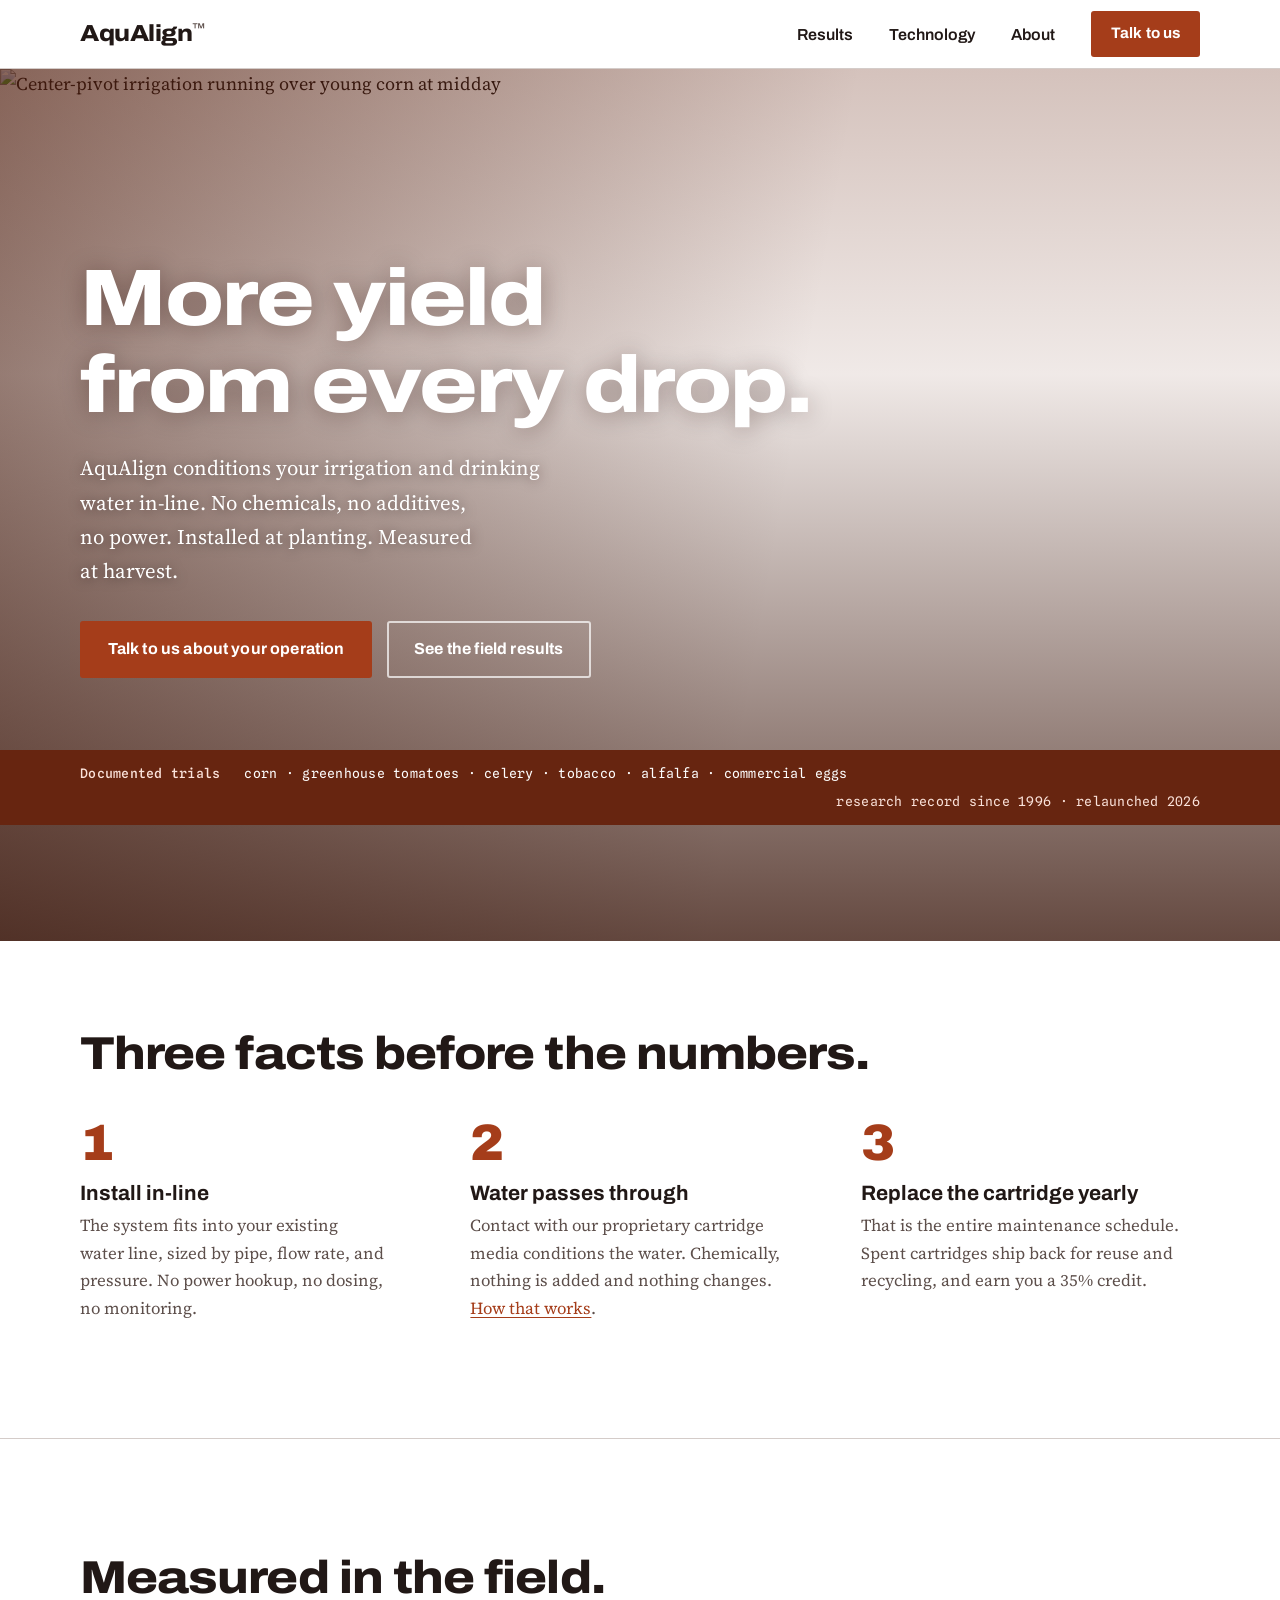
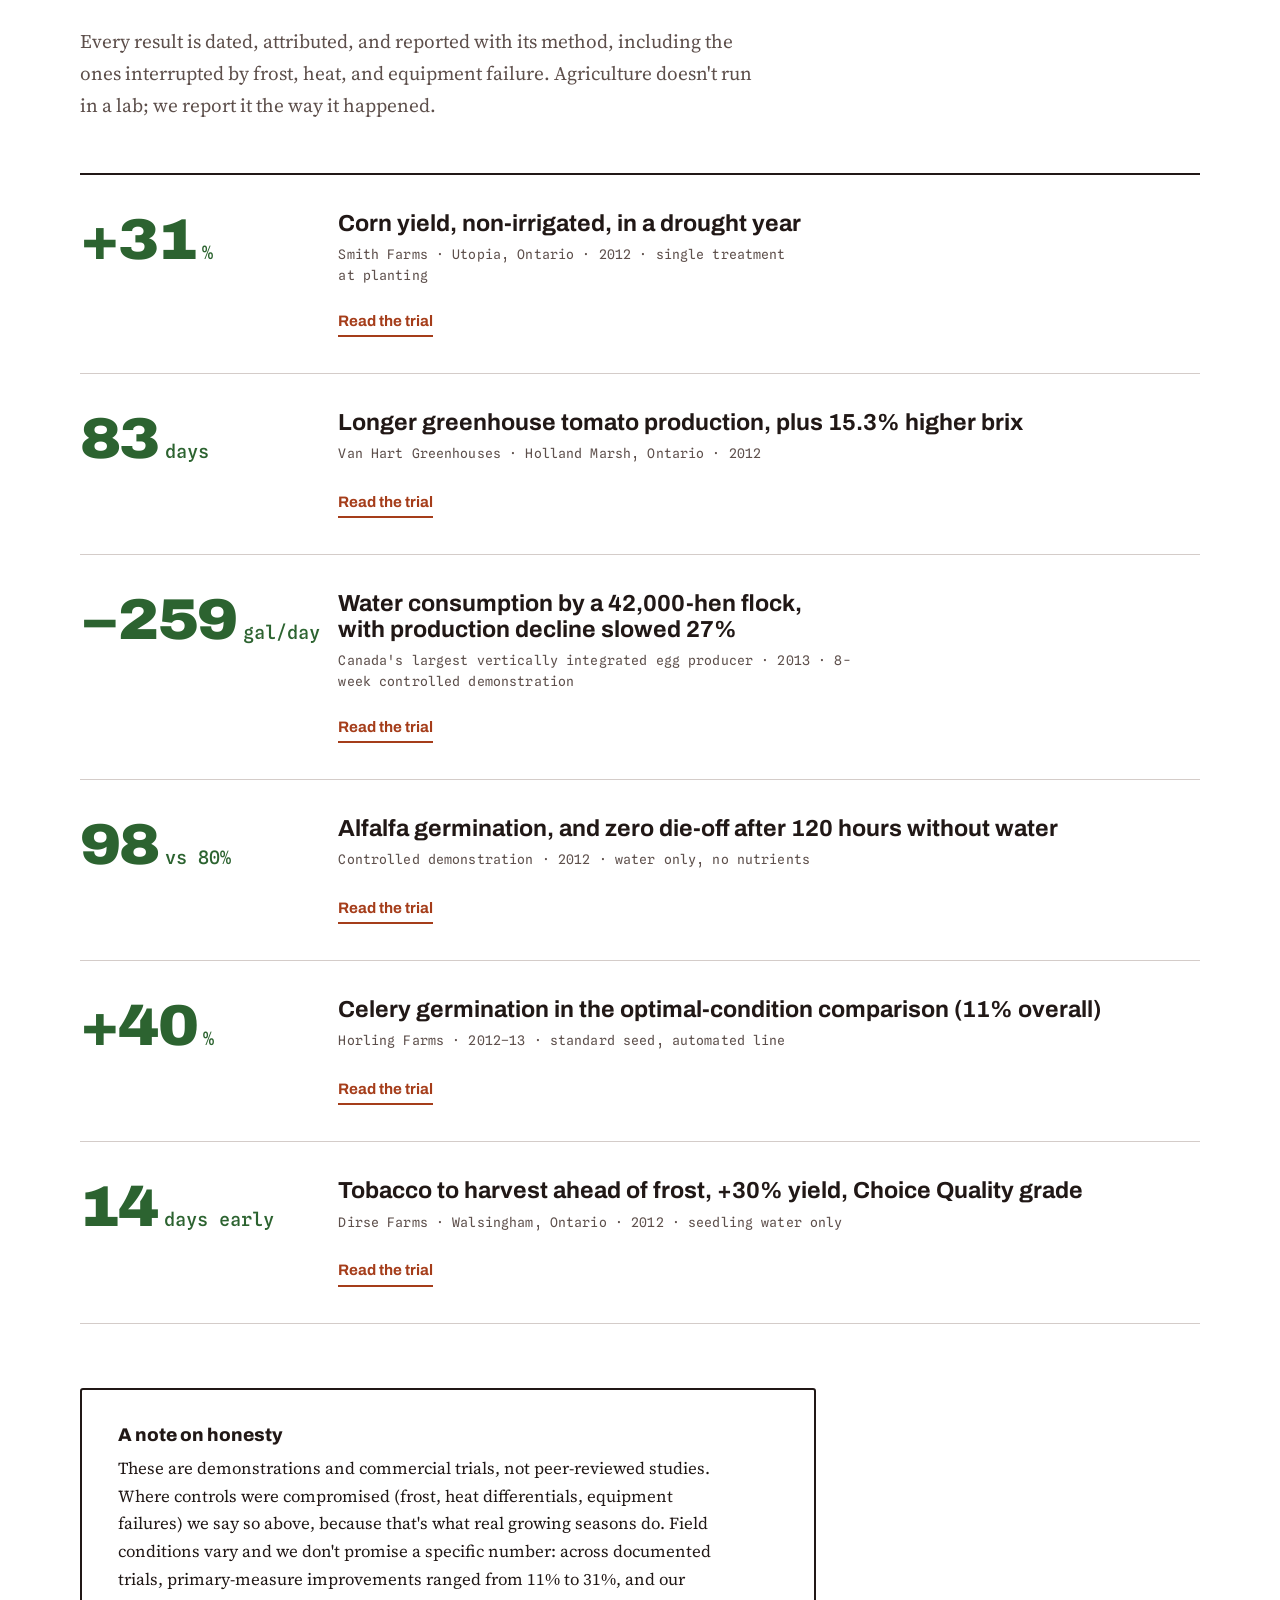
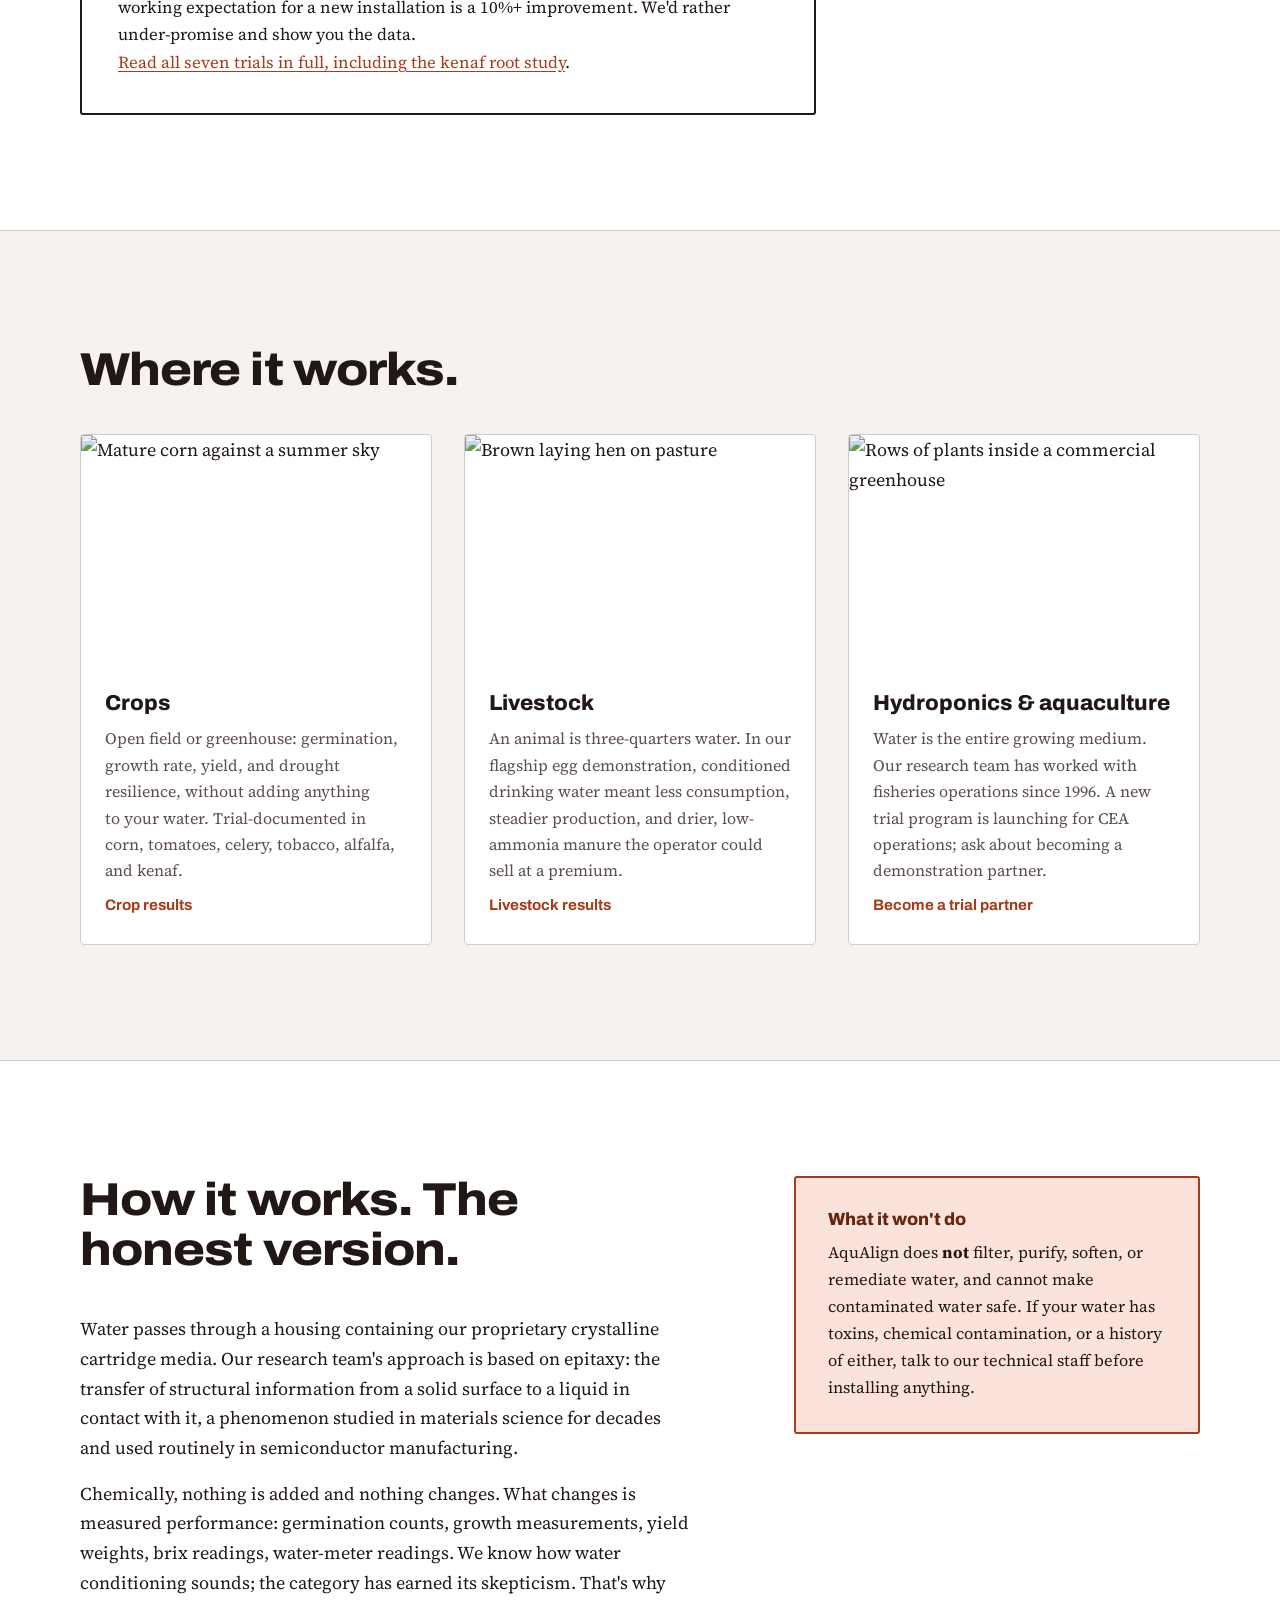
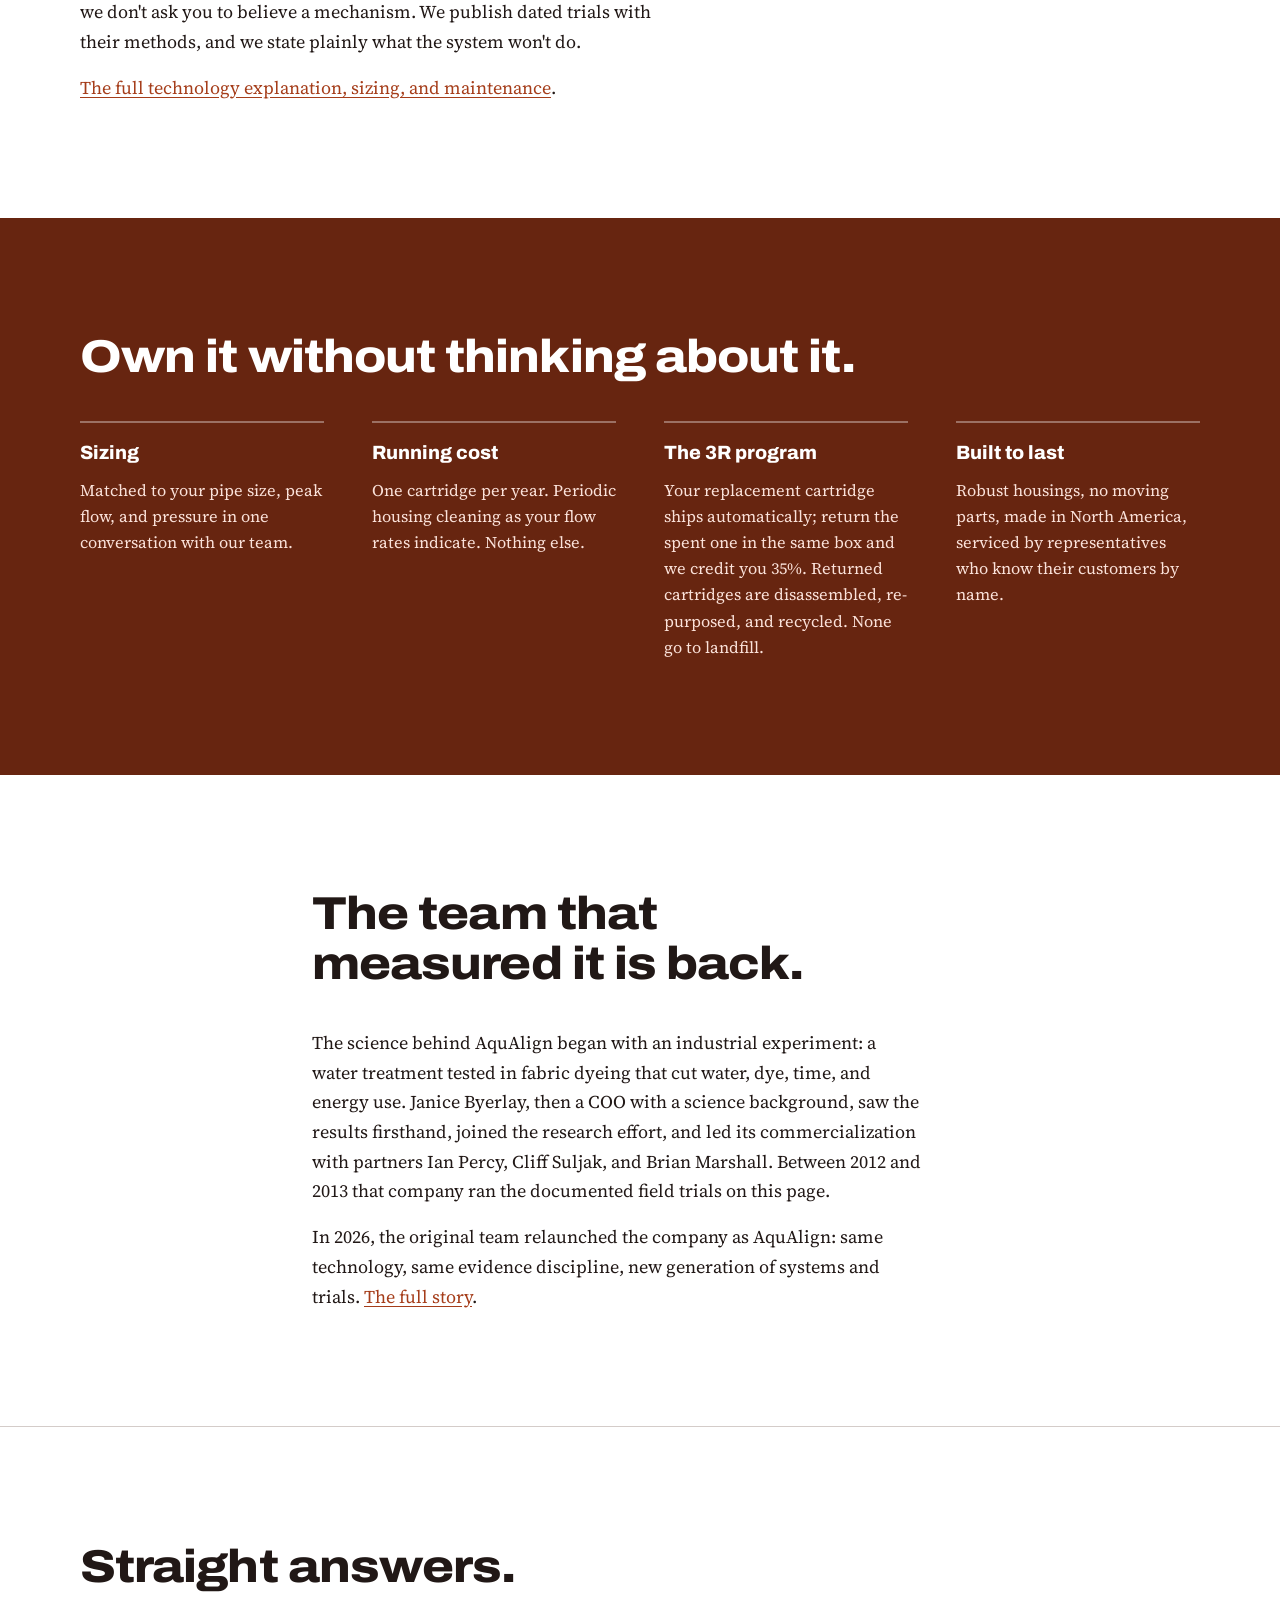
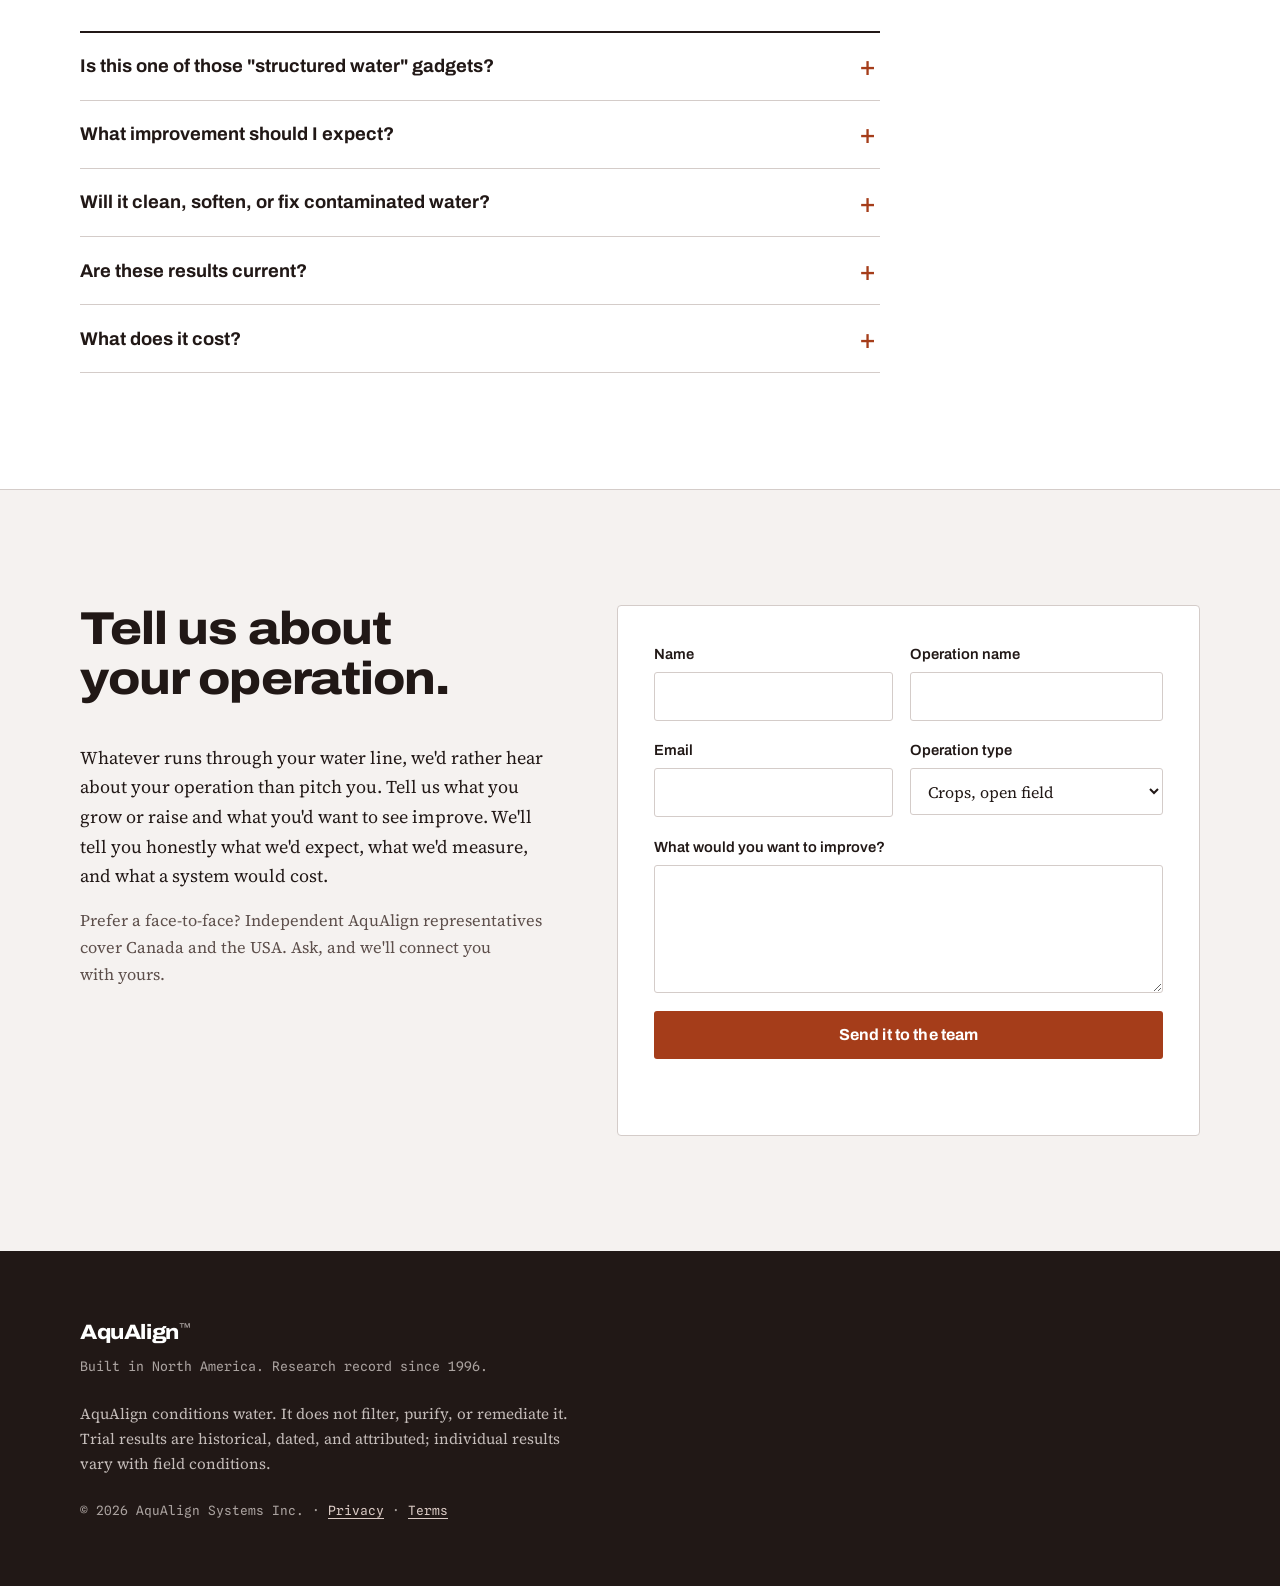
==== index.html @ 79eb1cd1 "AquAlign relaunch site: landing page + results, technology, about, contact Static five-page marketin" ====
<!DOCTYPE html>
<html lang="en">
<head>
<meta charset="UTF-8">
<meta name="viewport" content="width=device-width, initial-scale=1.0">
<title>AquAlign — More yield from every drop</title>
<meta name="description" content="AquAlign conditions irrigation and drinking water in-line. No chemicals, no additives, no power. Documented field results from corn to commercial eggs.">
<link rel="preconnect" href="https://fonts.googleapis.com">
<link rel="preconnect" href="https://fonts.gstatic.com" crossorigin>
<link href="https://fonts.googleapis.com/css2?family=Archivo:wdth,wght@62..125,400..900&family=Source+Serif+4:ital,opsz,wght@0,8..60,400..700;1,8..60,400..700&family=Spline+Sans+Mono:wght@400;500&display=swap" rel="stylesheet">
<link rel="stylesheet" href="styles.css">
</head>
<body>
<a class="skip-link" href="#main">Skip to content</a>

<header class="site-head" id="top">
  <div class="wrap head-row">
    <a class="wordmark" href="#top">AquAlign<span class="tm">™</span></a>
    <nav aria-label="Main">
      <ul class="head-nav">
        <li><a href="results.html">Results</a></li>
        <li><a href="technology.html">Technology</a></li>
        <li><a href="about.html">About</a></li>
        <li><a class="btn btn-clay btn-sm" href="#contact">Talk to us</a></li>
      </ul>
    </nav>
  </div>
</header>

<main id="main">

  <!-- ============ HERO ============ -->
  <section class="hero">
    <img class="hero-img" src="https://images.unsplash.com/photo-1692369584496-3216a88f94c1?auto=format&fit=crop&w=1600&q=75"
         alt="Center-pivot irrigation running over young corn at midday" fetchpriority="high">
    <div class="hero-scrim" aria-hidden="true"></div>
    <div class="wrap hero-inner">
      <h1 class="hero-title">
        <span class="line">More yield</span>
        <span class="line">from every drop.</span>
      </h1>
      <p class="hero-sub">AquAlign conditions your irrigation and drinking water in-line. No chemicals, no additives, no power. Installed at planting. Measured at harvest.</p>
      <div class="hero-cta">
        <a class="btn btn-clay" href="#contact">Talk to us about your operation</a>
        <a class="btn btn-ghost" href="#results">See the field results</a>
      </div>
    </div>
    <div class="trust-strip">
      <div class="wrap trust-row">
        <span class="trust-label">Documented trials</span>
        <span class="trust-items">corn · greenhouse tomatoes · celery · tobacco · alfalfa · commercial eggs</span>
        <span class="trust-since">research record since 1996 · relaunched 2026</span>
      </div>
    </div>
  </section>

  <!-- ============ HOW IT WORKS ============ -->
  <section class="how" id="how">
    <div class="wrap">
      <h2 class="sec-title reveal">Three facts before the numbers.</h2>
      <ol class="steps">
        <li class="step reveal">
          <span class="step-n" aria-hidden="true">1</span>
          <h3>Install in-line</h3>
          <p>The system fits into your existing water line, sized by pipe, flow rate, and pressure. No power hookup, no dosing, no monitoring.</p>
        </li>
        <li class="step reveal">
          <span class="step-n" aria-hidden="true">2</span>
          <h3>Water passes through</h3>
          <p>Contact with our proprietary cartridge media conditions the water. Chemically, nothing is added and nothing changes. <a href="technology.html">How that works</a>.</p>
        </li>
        <li class="step reveal">
          <span class="step-n" aria-hidden="true">3</span>
          <h3>Replace the cartridge yearly</h3>
          <p>That is the entire maintenance schedule. Spent cartridges ship back for reuse and recycling, and earn you a 35% credit.</p>
        </li>
      </ol>
    </div>
  </section>

  <!-- ============ RESULTS LEDGER ============ -->
  <section class="results" id="results">
    <div class="wrap">
      <h2 class="sec-title reveal">Measured in the field.</h2>
      <p class="sec-lede reveal">Every result is dated, attributed, and reported with its method, including the ones interrupted by frost, heat, and equipment failure. Agriculture doesn't run in a lab; we report it the way it happened.</p>

      <div class="ledger">

        <article class="trial reveal">
          <div class="trial-row">
            <p class="trial-fig"><span class="fig">+31<span class="unit">%</span></span></p>
            <div class="trial-what">
              <h3>Corn yield, non-irrigated, in a drought year</h3>
              <p class="trial-src">Smith Farms · Utopia, Ontario · 2012 · single treatment at planting</p>
            </div>
            <details class="trial-more">
              <summary><span class="sum-open">Read the trial</span><span class="sum-close">Close</span></summary>
              <div class="trial-body">
                <p>One of the hottest, driest growing seasons in a decade. Treated and untreated non-GMO seed planted with the same seed drill in the same unirrigated field: fertilized once, herbicide once, then left to the weather. AquAlign was applied exactly once, at planting.</p>
                <p>By day 14, treated plants averaged 12.4 inches against 7.3 for control, with roughly 50% thicker stalks and visibly stronger roots. By late July: 7.1 feet versus 5.6. At harvest, the treated rows delivered more, larger, heavier, kernel-dense cobs: a net yield 31% above control.</p>
                <blockquote>
                  <p>"In one of the hottest, driest years I can recall, from sprout through to harvest, the AquAlign results were significantly and measurably better."</p>
                  <cite>Tom Smith, Smith Farms; named one of the 100 Most Influential Canadians in Agriculture of the 20th century</cite>
                </blockquote>
                <p class="trial-after">Afterward: Smith Farms extended AquAlign across all its corn fields and soybean plantings the following season.</p>
              </div>
            </details>
          </div>
        </article>

        <article class="trial reveal">
          <div class="trial-row">
            <p class="trial-fig"><span class="fig">83<span class="unit">days</span></span></p>
            <div class="trial-what">
              <h3>Longer greenhouse tomato production, plus 15.3% higher brix</h3>
              <p class="trial-src">Van Hart Greenhouses · Holland Marsh, Ontario · 2012</p>
            </div>
            <details class="trial-more">
              <summary><span class="sum-open">Read the trial</span><span class="sum-close">Close</span></summary>
              <div class="trial-body">
                <p>Certified organic since the 1980s, Van Hart Greenhouses runs a high-intensity computerized nutrient irrigation system that produces some of the highest per-plant yields recorded, at the cost of exhausting plants by mid-season. One greenhouse's irrigation manifold received AquAlign; a second house with the same varietal served as control.</p>
                <p>The control planting was exhausted and removed on schedule, July 16, after 38 days of production. The AquAlign house kept producing fruit and flowers until the second hard frost forced removal on October 8: 121 days. One treated planting out-produced two control plantings. Brix averaged 7.68 versus 6.5, sweeter and denser fruit.</p>
                <p class="trial-after">Afterward: Van Hart extended AquAlign to all greenhouses the next season and diverted conditioned water to field crops with similar gains.</p>
              </div>
            </details>
          </div>
        </article>

        <article class="trial reveal">
          <div class="trial-row">
            <p class="trial-fig"><span class="fig">&minus;259<span class="unit">gal/day</span></span></p>
            <div class="trial-what">
              <h3>Water consumption by a 42,000-hen flock, with production decline slowed 27%</h3>
              <p class="trial-src">Canada's largest vertically integrated egg producer · 2013 · 8-week controlled demonstration</p>
            </div>
            <details class="trial-more">
              <summary><span class="sum-open">Read the trial</span><span class="sum-close">Close</span></summary>
              <div class="trial-body">
                <p>An 8-week controlled demonstration on a flock of 42,000 ISA Browns, comparing an 8-week control period (flock weeks 44 to 51) against the demonstration period (weeks 56 to 63). A mechanical failure unrelated to the system caused a partial-flock dehydration incident mid-trial; the results below include it.</p>
                <ul>
                  <li>Water consumption down 259 gallons per day: 14,504 gallons (11%) over the demonstration period, on better-hydrated birds.</li>
                  <li>Rate of age-related production decline reduced by 27%.</li>
                  <li>Average egg weight of 62.2 g through the demo; ideal weight criteria held to the end of the flock's cycle.</li>
                  <li>Fewer deformed and floating eggs.</li>
                  <li>Manure significantly drier with sharply reduced free ammonia: easier to store, sellable at a premium.</li>
                </ul>
                <blockquote>
                  <p>"We sell 90,000 tons of manure a year and at even an additional dollar per ton, that more than pays for the AquAlign systems, before the benefits delivered to our primary egg revenue."</p>
                  <cite>Operations manager</cite>
                </blockquote>
                <p class="trial-after">Afterward: the operator asked to keep the system through the flock's full cycle, then purchased it.</p>
              </div>
            </details>
          </div>
        </article>

        <article class="trial reveal">
          <div class="trial-row">
            <p class="trial-fig"><span class="fig">98<span class="unit">vs 80%</span></span></p>
            <div class="trial-what">
              <h3>Alfalfa germination, and zero die-off after 120 hours without water</h3>
              <p class="trial-src">Controlled demonstration · 2012 · water only, no nutrients</p>
            </div>
            <details class="trial-more">
              <summary><span class="sum-open">Read the trial</span><span class="sum-close">Close</span></summary>
              <div class="trial-body">
                <p>Two identical trays, certified-organic seed from a single lot, identical dual-filtered municipal water: one tray's water conditioned, one not. Ten days of growth, then a five-day total water cutoff to simulate drought stress.</p>
                <p>Day 10: 98% germination versus 80%, average height 44 mm versus 20 mm. Market-ready sprouts against barely-started controls. After 120 hours dry, control suffered 25% die-off and roughly 39% die-back; conditioned plants had zero die-off with only minor leaf fade. When watering resumed, conditioned plants recovered fully within two days; control die-off passed 50%.</p>
                <p class="trial-after">A companion year-long field demonstration ran under center-pivot irrigation at K-C Farms, Colorado, where the owner recorded brix readings of 23 against a control of 7: "I have never seen a brix reading over 15 here."</p>
              </div>
            </details>
          </div>
        </article>

        <article class="trial reveal">
          <div class="trial-row">
            <p class="trial-fig"><span class="fig">+40<span class="unit">%</span></span></p>
            <div class="trial-what">
              <h3>Celery germination in the optimal-condition comparison (11% overall)</h3>
              <p class="trial-src">Horling Farms · 2012–13 · standard seed, automated line</p>
            </div>
            <details class="trial-more">
              <summary><span class="sum-open">Read the trial</span><span class="sum-close">Close</span></summary>
              <div class="trial-body">
                <p>Celery is notoriously hard to germinate commercially. One skid (180 flats of 338 cells) was seeded through the automated line with conditioned water; the control skid ran the next day on untreated water. A complication worked against the trial: the treated flats' greenhouse averaged 6&deg;F hotter than the control house, above celery's optimal range.</p>
                <p>Despite the temperature handicap, treated flats germinated 11% better overall. Comparing the two flats closest to optimal temperature: 40% better. The grower's takeaway was a floor of 11% improvement using standard seed instead of premium germination-enhanced stock, with more expected under normal conditions.</p>
              </div>
            </details>
          </div>
        </article>

        <article class="trial reveal">
          <div class="trial-row">
            <p class="trial-fig"><span class="fig">14<span class="unit">days early</span></span></p>
            <div class="trial-what">
              <h3>Tobacco to harvest ahead of frost, +30% yield, Choice Quality grade</h3>
              <p class="trial-src">Dirse Farms · Walsingham, Ontario · 2012 · seedling water only</p>
            </div>
            <details class="trial-more">
              <summary><span class="sum-open">Read the trial</span><span class="sum-close">Close</span></summary>
              <div class="trial-body">
                <p>Conditioned water was used only in the greenhouse irrigation of starter seedlings, nothing in the field. The goal: faster maturity, after frost losses in prior years.</p>
                <p>Treated plants reached harvest a full 14 days ahead of control. An early frost then hit the control field with only 25% harvested, exactly the risk the grower was trying to beat. Against that harvested portion, treated plants yielded 30% more, and graded Choice Quality, tobacco's top tier. Tobacco shares its family with tomato, pepper, and potato; the trial was designed to read across.</p>
                <blockquote>
                  <p>"Bringing the crop in 2 weeks before the frost hit, with a grading of Choice Quality, made all the difference to our year's bottom-line."</p>
                  <cite>Dirse Farms</cite>
                </blockquote>
              </div>
            </details>
          </div>
        </article>

      </div>

      <aside class="honesty reveal">
        <h3>A note on honesty</h3>
        <p>These are demonstrations and commercial trials, not peer-reviewed studies. Where controls were compromised (frost, heat differentials, equipment failures) we say so above, because that's what real growing seasons do. Field conditions vary and we don't promise a specific number: across documented trials, primary-measure improvements ranged from 11% to 31%, and our working expectation for a new installation is a 10%+ improvement. We'd rather under-promise and show you the data.</p>
        <p class="honesty-link"><a href="results.html">Read all seven trials in full, including the kenaf root study</a>.</p>
      </aside>
    </div>
  </section>

  <!-- ============ APPLICATIONS ============ -->
  <section class="apps" id="applications">
    <div class="wrap">
      <h2 class="sec-title reveal">Where it works.</h2>
      <div class="app-grid">
        <a class="app reveal" href="results.html">
          <img src="https://images.unsplash.com/photo-1622840951255-d08db152f4ce?auto=format&fit=crop&w=900&q=75" alt="Mature corn against a summer sky" loading="lazy">
          <div class="app-txt">
            <h3>Crops</h3>
            <p>Open field or greenhouse: germination, growth rate, yield, and drought resilience, without adding anything to your water. Trial-documented in corn, tomatoes, celery, tobacco, alfalfa, and kenaf.</p>
            <span class="app-link">Crop results</span>
          </div>
        </a>
        <a class="app reveal" href="results.html#eggs">
          <img src="https://images.unsplash.com/photo-1588597989061-b60ad0eefdbf?auto=format&fit=crop&w=900&q=75" alt="Brown laying hen on pasture" loading="lazy">
          <div class="app-txt">
            <h3>Livestock</h3>
            <p>An animal is three-quarters water. In our flagship egg demonstration, conditioned drinking water meant less consumption, steadier production, and drier, low-ammonia manure the operator could sell at a premium.</p>
            <span class="app-link">Livestock results</span>
          </div>
        </a>
        <a class="app reveal" href="#contact">
          <img src="https://images.unsplash.com/photo-1524486361537-8ad15938e1a3?auto=format&fit=crop&w=900&q=75" alt="Rows of plants inside a commercial greenhouse" loading="lazy">
          <div class="app-txt">
            <h3>Hydroponics &amp; aquaculture</h3>
            <p>Water is the entire growing medium. Our research team has worked with fisheries operations since 1996. A new trial program is launching for CEA operations; ask about becoming a demonstration partner.</p>
            <span class="app-link">Become a trial partner</span>
          </div>
        </a>
      </div>
    </div>
  </section>

  <!-- ============ TECHNOLOGY / HONESTY ============ -->
  <section class="tech" id="technology">
    <div class="wrap tech-grid">
      <div class="tech-main reveal">
        <h2 class="sec-title">How it works. The honest version.</h2>
        <p>Water passes through a housing containing our proprietary crystalline cartridge media. Our research team's approach is based on epitaxy: the transfer of structural information from a solid surface to a liquid in contact with it, a phenomenon studied in materials science for decades and used routinely in semiconductor manufacturing.</p>
        <p>Chemically, nothing is added and nothing changes. What changes is measured performance: germination counts, growth measurements, yield weights, brix readings, water-meter readings. We know how water conditioning sounds; the category has earned its skepticism. That's why we don't ask you to believe a mechanism. We publish dated trials with their methods, and we state plainly what the system won't do.</p>
        <p><a href="technology.html">The full technology explanation, sizing, and maintenance</a>.</p>
      </div>
      <aside class="wont reveal" aria-label="What AquAlign will not do">
        <h3>What it won't do</h3>
        <p>AquAlign does <strong>not</strong> filter, purify, soften, or remediate water, and cannot make contaminated water safe. If your water has toxins, chemical contamination, or a history of either, talk to our technical staff before installing anything.</p>
      </aside>
    </div>
  </section>

  <!-- ============ OWNERSHIP / 3R (drenched) ============ -->
  <section class="own" id="ownership">
    <div class="wrap">
      <h2 class="sec-title reveal">Own it without thinking about it.</h2>
      <dl class="own-grid">
        <div class="own-item reveal"><dt>Sizing</dt><dd>Matched to your pipe size, peak flow, and pressure in one conversation with our team.</dd></div>
        <div class="own-item reveal"><dt>Running cost</dt><dd>One cartridge per year. Periodic housing cleaning as your flow rates indicate. Nothing else.</dd></div>
        <div class="own-item reveal"><dt>The 3R program</dt><dd>Your replacement cartridge ships automatically; return the spent one in the same box and we credit you 35%. Returned cartridges are disassembled, re-purposed, and recycled. None go to landfill.</dd></div>
        <div class="own-item reveal"><dt>Built to last</dt><dd>Robust housings, no moving parts, made in North America, serviced by representatives who know their customers by name.</dd></div>
      </dl>
    </div>
  </section>

  <!-- ============ ABOUT ============ -->
  <section class="about" id="about">
    <div class="wrap about-inner reveal">
      <h2 class="sec-title">The team that measured it is back.</h2>
      <p>The science behind AquAlign began with an industrial experiment: a water treatment tested in fabric dyeing that cut water, dye, time, and energy use. Janice Byerlay, then a COO with a science background, saw the results firsthand, joined the research effort, and led its commercialization with partners Ian Percy, Cliff Suljak, and Brian Marshall. Between 2012 and 2013 that company ran the documented field trials on this page.</p>
      <p>In 2026, the original team relaunched the company as AquAlign: same technology, same evidence discipline, new generation of systems and trials. <a href="about.html">The full story</a>.</p>
    </div>
  </section>

  <!-- ============ FAQ ============ -->
  <section class="faq" id="faq">
    <div class="wrap">
      <h2 class="sec-title reveal">Straight answers.</h2>
      <div class="faq-list reveal">
        <details class="qa">
          <summary>Is this one of those "structured water" gadgets?</summary>
          <div class="qa-body"><p>We know how it sounds; the category has earned its skepticism. That's why we don't ask you to believe a mechanism. We show dated, attributed field trials with published methods, we state plainly what the system won't do, and we invite you to judge the numbers. Start with the corn trial: same field, same seed drill, treated versus untreated seed, +31% at harvest.</p></div>
        </details>
        <details class="qa">
          <summary>What improvement should I expect?</summary>
          <div class="qa-body"><p>We won't promise a number; conditions vary. Documented trials showed 11% to 31% improvement on the primary measure, and our working expectation is a 10%+ improvement when major uncontrolled variables cooperate.</p></div>
        </details>
        <details class="qa">
          <summary>Will it clean, soften, or fix contaminated water?</summary>
          <div class="qa-body"><p>No. AquAlign does not filter, purify, soften, or remediate water in any way. If your water has contamination or a history of it, talk to our technical staff before installing anything.</p></div>
        </details>
        <details class="qa">
          <summary>Are these results current?</summary>
          <div class="qa-body"><p>The documented trials ran 2012 to 2013 under the company's founding brand, TE AquAlign. The team behind them is back, the methods are published, and a new demonstration program is launching with the 2026&ndash;27 season. If you want your operation considered as a demonstration partner, say so below.</p></div>
        </details>
        <details class="qa">
          <summary>What does it cost?</summary>
          <div class="qa-body"><p>Pricing depends on system size: pipe, flow, and pressure. Tell us about your operation and we'll quote it, and tell you honestly whether we'd expect it to pay for itself.</p></div>
        </details>
      </div>
    </div>
  </section>

  <!-- ============ CONTACT ============ -->
  <section class="contact" id="contact">
    <div class="wrap contact-grid">
      <div class="contact-lede reveal">
        <h2 class="sec-title">Tell us about your operation.</h2>
        <p>Whatever runs through your water line, we'd rather hear about your operation than pitch you. Tell us what you grow or raise and what you'd want to see improve. We'll tell you honestly what we'd expect, what we'd measure, and what a system would cost.</p>
        <p class="contact-alt">Prefer a face-to-face? Independent AquAlign representatives cover Canada and the USA. Ask, and we'll connect you with yours.</p>
      </div>
      <form class="contact-form reveal" id="contactForm" novalidate>
        <div class="ff"><label for="f-name">Name</label><input id="f-name" name="name" type="text" autocomplete="name" required></div>
        <div class="ff"><label for="f-op">Operation name</label><input id="f-op" name="operation" type="text" autocomplete="organization"></div>
        <div class="ff"><label for="f-email">Email</label><input id="f-email" name="email" type="email" autocomplete="email" required></div>
        <div class="ff">
          <label for="f-type">Operation type</label>
          <select id="f-type" name="type">
            <option>Crops, open field</option>
            <option>Crops, greenhouse &amp; CEA</option>
            <option>Livestock</option>
            <option>Hydroponics &amp; aquaculture</option>
            <option>Other</option>
          </select>
        </div>
        <div class="ff ff-wide"><label for="f-msg">What would you want to improve?</label><textarea id="f-msg" name="message" rows="4"></textarea></div>
        <button class="btn btn-clay ff-wide" type="submit">Send it to the team</button>
        <p class="form-note" role="status" aria-live="polite" id="formNote"></p>
      </form>
    </div>
  </section>

</main>

<footer class="site-foot">
  <div class="wrap foot-grid">
    <div>
      <p class="wordmark foot-mark">AquAlign<span class="tm">™</span></p>
      <p class="foot-line">Built in North America. Research record since 1996.</p>
    </div>
    <p class="foot-disclaimer">AquAlign conditions water. It does not filter, purify, or remediate it. Trial results are historical, dated, and attributed; individual results vary with field conditions.</p>
    <p class="foot-legal">&copy; 2026 AquAlign Systems Inc. &middot; <a href="#">Privacy</a> &middot; <a href="#">Terms</a></p>
  </div>
</footer>

<script src="main.js" defer></script>
</body>
</html>
---- styles.css ----
/* ============================================================
   AquAlign — "Field report, kiln-fired"
   Pure white ground · committed terracotta · crop-green data accent
   ============================================================ */

:root {
  --bg:        oklch(1 0 0);
  --surface:   oklch(0.962 0.004 38);
  --ink:       oklch(0.22 0.015 38);
  --muted:     oklch(0.44 0.02 38);
  --clay:      oklch(0.50 0.145 38);
  --clay-deep: oklch(0.36 0.10 38);
  --clay-pale: oklch(0.93 0.03 38);
  --crop:      oklch(0.45 0.10 145);
  --line:      oklch(0.85 0.01 38);

  --font-display: "Archivo", system-ui, sans-serif;
  --font-body: "Source Serif 4", Georgia, serif;
  --font-mono: "Spline Sans Mono", ui-monospace, monospace;

  --ease: cubic-bezier(0.22, 1, 0.36, 1);
  --z-sticky: 10;
  --z-skip: 20;
}

* { box-sizing: border-box; margin: 0; padding: 0; }

html { scroll-behavior: smooth; scroll-padding-top: 5rem; }

body {
  background: var(--bg);
  color: var(--ink);
  font-family: var(--font-body);
  font-size: 1.125rem;
  line-height: 1.65;
  -webkit-font-smoothing: antialiased;
}

img { max-width: 100%; display: block; }

.wrap { max-width: 1200px; margin-inline: auto; padding-inline: clamp(1.25rem, 4vw, 2.5rem); }

h1, h2, h3, h4 { font-family: var(--font-display); line-height: 1.08; text-wrap: balance; }

p { max-width: 68ch; text-wrap: pretty; }

a { color: var(--clay); text-underline-offset: 3px; }
a:hover { color: var(--clay-deep); }

:focus-visible { outline: 3px solid var(--clay); outline-offset: 3px; border-radius: 2px; }

.skip-link {
  position: fixed; top: -100%; left: 1rem; z-index: var(--z-skip);
  background: var(--ink); color: #fff; padding: 0.6rem 1rem;
  font-family: var(--font-display); text-decoration: none;
}
.skip-link:focus { top: 1rem; }

/* ---------- Buttons ---------- */
.btn {
  display: inline-block;
  font-family: var(--font-display);
  font-weight: 700;
  font-size: 1rem;
  letter-spacing: 0.01em;
  text-decoration: none;
  padding: 0.85rem 1.6rem;
  border: 2px solid transparent;
  border-radius: 3px;
  cursor: pointer;
  transition: background-color 0.25s var(--ease), color 0.25s var(--ease), border-color 0.25s var(--ease), transform 0.25s var(--ease);
}
.btn:active { transform: translateY(1px); }
.btn-clay { background: var(--clay); color: #fff; }
.btn-clay:hover { background: var(--clay-deep); color: #fff; }
.btn-ghost { border-color: rgba(255,255,255,0.7); color: #fff; }
.btn-ghost:hover { background: rgba(255,255,255,0.14); color: #fff; }
.btn-sm { padding: 0.5rem 1.1rem; font-size: 0.95rem; }

/* ---------- Header ---------- */
.site-head {
  position: sticky; top: 0; z-index: var(--z-sticky);
  background: color-mix(in oklch, var(--bg) 97%, transparent);
  border-bottom: 1px solid var(--line);
}
.head-row { display: flex; align-items: center; justify-content: space-between; min-height: 4.25rem; }
.wordmark {
  font-family: var(--font-display);
  font-weight: 800;
  font-stretch: 112%;
  font-size: 1.45rem;
  letter-spacing: -0.02em;
  color: var(--ink);
  text-decoration: none;
}
.tm { font-size: 0.55em; vertical-align: super; font-weight: 600; color: var(--muted); }
.head-nav { display: flex; align-items: center; gap: clamp(1rem, 3vw, 2.25rem); list-style: none; }
.head-nav a:not(.btn) {
  font-family: var(--font-display); font-weight: 600; font-size: 1rem;
  color: var(--ink); text-decoration: none;
}
.head-nav a:not(.btn):hover { color: var(--clay); }

/* ---------- Hero ---------- */
.hero { position: relative; min-height: min(92vh, 56rem); display: flex; flex-direction: column; justify-content: flex-end; }
.hero-img { position: absolute; inset: 0; width: 100%; height: 100%; object-fit: cover; }
.hero-scrim {
  position: absolute; inset: 0;
  background:
    linear-gradient(180deg, oklch(0.36 0.10 38 / 0.28) 0%, oklch(0.36 0.10 38 / 0.10) 35%, oklch(0.25 0.06 38 / 0.78) 100%),
    linear-gradient(100deg, oklch(0.25 0.07 38 / 0.55) 0%, transparent 60%);
}
.hero-inner { position: relative; width: 100%; padding-block: clamp(3rem, 8vh, 6rem); }
.hero-title {
  color: #fff;
  font-weight: 800;
  font-stretch: 118%;
  font-size: clamp(2.6rem, 7.2vw, 5rem);
  letter-spacing: -0.025em;
  max-width: 14ch;
  text-shadow: 0 2px 24px oklch(0.2 0.05 38 / 0.35);
}
.hero-title .line { display: block; }
.hero-sub {
  color: #fff;
  font-size: clamp(1.1rem, 1.8vw, 1.3rem);
  max-width: 46ch;
  margin-top: 1.4rem;
  text-shadow: 0 1px 12px oklch(0.2 0.05 38 / 0.5);
}
.hero-cta { display: flex; flex-wrap: wrap; gap: 0.9rem; margin-top: 2rem; }
.trust-strip {
  position: relative;
  background: var(--clay-deep);
  color: #fff;
  padding-block: 0.8rem;
}
.trust-row {
  display: flex; flex-wrap: wrap; align-items: baseline; gap: 0.4rem 1.5rem;
  font-family: var(--font-mono); font-size: 0.82rem; letter-spacing: 0.02em;
}
.trust-label { font-weight: 500; color: var(--clay-pale); }
.trust-items { color: #fff; }
.trust-since { margin-left: auto; color: var(--clay-pale); }

/* ---------- Sections ---------- */
section { padding-block: clamp(4.5rem, 9vw, 8.5rem); }

.sec-title {
  font-weight: 800;
  font-stretch: 112%;
  font-size: clamp(1.9rem, 3.6vw, 2.9rem);
  letter-spacing: -0.02em;
  margin-bottom: clamp(1.5rem, 3vw, 2.5rem);
}
.sec-lede { font-size: 1.2rem; color: var(--muted); margin-top: -1rem; margin-bottom: clamp(2rem, 4vw, 3.25rem); }

/* ---------- How it works ---------- */
.how { padding-block-start: clamp(3.5rem, 7vw, 6rem); border-bottom: 1px solid var(--line); }
.steps { list-style: none; display: grid; grid-template-columns: repeat(auto-fit, minmax(260px, 1fr)); gap: clamp(1.5rem, 4vw, 3.5rem); }
.step-n {
  font-family: var(--font-display); font-weight: 900; font-size: 3.2rem;
  color: var(--clay); display: block; line-height: 1;
}
.step h3 { font-size: 1.3rem; font-weight: 700; margin: 0.75rem 0 0.5rem; }
.step p { font-size: 1.05rem; color: var(--muted); }

/* ---------- Results ledger ---------- */
.results { background: var(--bg); }
.ledger { border-top: 2px solid var(--ink); }
.trial { border-bottom: 1px solid var(--line); }
.trial-row {
  display: grid;
  grid-template-columns: minmax(150px, 220px) 1fr;
  gap: 0.5rem clamp(1.25rem, 3vw, 2.5rem);
  padding-block: clamp(1.5rem, 3vw, 2.25rem);
  align-items: start;
}
.trial-fig { display: flex; align-items: baseline; }
.fig {
  font-family: var(--font-display);
  font-weight: 900;
  font-stretch: 108%;
  font-size: clamp(2.4rem, 4.5vw, 3.6rem);
  letter-spacing: -0.03em;
  color: var(--crop);
  line-height: 1;
}
.fig .unit {
  font-size: 0.32em; font-weight: 700; letter-spacing: 0;
  margin-left: 0.35em; color: var(--crop);
  font-family: var(--font-mono); font-weight: 500;
}
.trial-what h3 { font-size: clamp(1.15rem, 2vw, 1.45rem); font-weight: 700; }
.trial-src {
  font-family: var(--font-mono); font-size: 0.82rem; color: var(--muted);
  margin-top: 0.5rem; letter-spacing: 0.01em;
}
.trial-more { grid-column: 2; }
.trial-more summary {
  list-style: none; cursor: pointer; display: inline-block;
  font-family: var(--font-display); font-weight: 700; font-size: 0.95rem;
  color: var(--clay); margin-top: 0.9rem;
  border-bottom: 2px solid currentColor; padding-bottom: 1px;
}
.trial-more summary::-webkit-details-marker { display: none; }
.trial-more summary:hover { color: var(--clay-deep); }
.sum-close { display: none; }
.trial-more[open] .sum-open { display: none; }
.trial-more[open] .sum-close { display: inline; }
.trial-body { padding: 1.25rem 0 0.5rem; max-width: 68ch; }
.trial-body p + p, .trial-body ul + p, .trial-body p + ul { margin-top: 0.9rem; }
.trial-body ul { padding-left: 1.2rem; margin-top: 0.9rem; }
.trial-body li + li { margin-top: 0.4rem; }
.trial-body blockquote {
  margin: 1.25rem 0;
  padding: 1rem 1.25rem;
  background: var(--surface);
  border: 1px solid var(--line);
  border-radius: 3px;
  font-style: italic;
}
.trial-body cite { display: block; margin-top: 0.6rem; font-style: normal; font-family: var(--font-mono); font-size: 0.8rem; color: var(--muted); }
.trial-after { color: var(--muted); font-size: 1rem; }

.honesty {
  margin-top: clamp(2.5rem, 5vw, 4rem);
  padding: clamp(1.5rem, 3vw, 2.25rem);
  border: 2px solid var(--ink);
  border-radius: 3px;
  max-width: 46rem;
}
.honesty h3 { font-size: 1.15rem; font-weight: 800; margin-bottom: 0.6rem; }
.honesty p { font-size: 1.05rem; }

/* ---------- Applications ---------- */
.apps { background: var(--surface); border-block: 1px solid var(--line); }
.app-grid { display: grid; grid-template-columns: repeat(auto-fit, minmax(280px, 1fr)); gap: clamp(1.25rem, 3vw, 2rem); }
.app {
  display: flex; flex-direction: column;
  background: var(--bg);
  border: 1px solid var(--line);
  border-radius: 4px;
  overflow: hidden;
  text-decoration: none; color: var(--ink);
  transition: transform 0.35s var(--ease), box-shadow 0.35s var(--ease);
}
.app:hover { transform: translateY(-4px); box-shadow: 0 14px 40px oklch(0.3 0.04 38 / 0.14); color: var(--ink); }
.app img { aspect-ratio: 3 / 2; object-fit: cover; width: 100%; }
.app-txt { padding: 1.5rem 1.5rem 1.6rem; display: flex; flex-direction: column; gap: 0.6rem; flex: 1; }
.app-txt h3 { font-size: 1.35rem; font-weight: 800; }
.app-txt p { font-size: 1rem; color: var(--muted); flex: 1; }
.app-link {
  font-family: var(--font-display); font-weight: 700; font-size: 0.95rem;
  color: var(--clay);
}
.app:hover .app-link { color: var(--clay-deep); }

/* ---------- Technology ---------- */
.tech-grid { display: grid; grid-template-columns: 1.6fr 1fr; gap: clamp(2rem, 5vw, 4rem); align-items: start; }
.tech-main p + p { margin-top: 1rem; }
.wont {
  border: 2px solid var(--clay);
  border-radius: 3px;
  padding: clamp(1.4rem, 3vw, 2rem);
  background: var(--clay-pale);
}
.wont h3 { font-size: 1.1rem; font-weight: 800; margin-bottom: 0.6rem; color: var(--clay-deep); }
.wont p { font-size: 1.02rem; color: var(--ink); }

/* ---------- Ownership (drenched) ---------- */
.own { background: var(--clay-deep); color: #fff; }
.own .sec-title { color: #fff; }
.own-grid {
  display: grid; grid-template-columns: repeat(auto-fit, minmax(240px, 1fr));
  gap: clamp(1.75rem, 4vw, 3rem);
}
.own-item dt {
  font-family: var(--font-display); font-weight: 800; font-size: 1.2rem;
  border-top: 2px solid oklch(1 0 0 / 0.35); padding-top: 0.9rem;
}
.own-item dd { margin-top: 0.5rem; font-size: 1.02rem; line-height: 1.6; color: var(--clay-pale); }

/* ---------- About ---------- */
.about { border-bottom: 1px solid var(--line); }
.about-inner { max-width: 46rem; }
.about-inner p + p { margin-top: 1rem; }

/* ---------- FAQ ---------- */
.faq-list { max-width: 50rem; border-top: 2px solid var(--ink); }
.qa { border-bottom: 1px solid var(--line); }
.qa summary {
  list-style: none; cursor: pointer;
  font-family: var(--font-display); font-weight: 700; font-size: 1.15rem;
  padding: 1.15rem 2.5rem 1.15rem 0;
  position: relative;
}
.qa summary::-webkit-details-marker { display: none; }
.qa summary::after {
  content: "+";
  position: absolute; right: 0.25rem; top: 50%;
  translate: 0 -50%;
  font-family: var(--font-display); font-weight: 500; font-size: 1.7rem;
  color: var(--clay);
  transition: rotate 0.3s var(--ease);
}
.qa[open] summary::after { rotate: 45deg; }
.qa summary:hover { color: var(--clay-deep); }
.qa-body { padding: 0 0 1.3rem; }
.qa-body p { max-width: 62ch; color: var(--muted); }

/* ---------- Contact ---------- */
.contact { background: var(--surface); border-top: 1px solid var(--line); }
.contact-grid { display: grid; grid-template-columns: 1fr 1.1fr; gap: clamp(2rem, 5vw, 4.5rem); align-items: start; }
.contact-lede p + p { margin-top: 1rem; }
.contact-alt { color: var(--muted); font-size: 1.02rem; }
.contact-form {
  display: grid; grid-template-columns: 1fr 1fr; gap: 1.1rem;
  background: var(--bg); border: 1px solid var(--line); border-radius: 4px;
  padding: clamp(1.5rem, 3vw, 2.25rem);
}
.ff { display: flex; flex-direction: column; gap: 0.35rem; }
.ff-wide { grid-column: 1 / -1; }
.ff label { font-family: var(--font-display); font-weight: 600; font-size: 0.92rem; }
.ff input, .ff select, .ff textarea {
  font: inherit; font-size: 1rem;
  padding: 0.65rem 0.8rem;
  border: 1.5px solid var(--line);
  border-radius: 3px;
  background: var(--bg);
  color: var(--ink);
}
.ff input:focus, .ff select:focus, .ff textarea:focus {
  outline: none; border-color: var(--clay);
  box-shadow: 0 0 0 3px oklch(0.5 0.145 38 / 0.18);
}
.form-note { grid-column: 1 / -1; font-size: 0.98rem; color: var(--crop); font-weight: 600; min-height: 1.4em; }

/* ---------- Footer ---------- */
.site-foot { background: var(--ink); color: oklch(0.88 0.008 38); padding-block: clamp(2.5rem, 5vw, 4rem); }
.foot-grid { display: grid; gap: 1.5rem; }
.foot-mark { color: #fff; font-size: 1.3rem; }
.foot-mark .tm { color: oklch(0.7 0.01 38); }
.foot-line { font-family: var(--font-mono); font-size: 0.82rem; color: oklch(0.72 0.01 38); margin-top: 0.4rem; }
.foot-disclaimer { font-size: 0.95rem; color: oklch(0.8 0.01 38); max-width: 62ch; }
.foot-legal { font-family: var(--font-mono); font-size: 0.8rem; color: oklch(0.72 0.01 38); }
.foot-legal a { color: oklch(0.85 0.02 38); }

/* ---------- Depth pages ---------- */
.head-nav a[aria-current="page"]:not(.btn) { color: var(--clay); border-bottom: 2px solid var(--clay); padding-bottom: 2px; }

.page-head {
  padding-block: clamp(3rem, 6vw, 5rem) clamp(2rem, 4vw, 3rem);
  border-bottom: 2px solid var(--ink);
}
.page-meta { font-family: var(--font-mono); font-size: 0.85rem; color: var(--muted); letter-spacing: 0.02em; margin-bottom: 1rem; }
.page-title {
  font-weight: 800; font-stretch: 114%;
  font-size: clamp(2.3rem, 5.5vw, 4rem);
  letter-spacing: -0.025em;
}
.page-lede { font-size: 1.2rem; color: var(--muted); margin-top: 1.25rem; max-width: 58ch; }

.filter-row { display: flex; flex-wrap: wrap; gap: 0.6rem; margin-top: 2rem; }
.filter-btn {
  font-family: var(--font-display); font-weight: 700; font-size: 0.95rem;
  padding: 0.5rem 1.1rem;
  background: var(--bg); color: var(--ink);
  border: 1.5px solid var(--line); border-radius: 999px;
  cursor: pointer;
  transition: background-color 0.2s var(--ease), color 0.2s var(--ease), border-color 0.2s var(--ease);
}
.filter-btn:hover { border-color: var(--clay); color: var(--clay); }
.filter-btn[aria-pressed="true"] { background: var(--ink); border-color: var(--ink); color: #fff; }

.cases { padding-block-start: clamp(2.5rem, 5vw, 4rem); }
.case { border-bottom: 1px solid var(--line); padding-block: clamp(2rem, 4vw, 3.25rem); }
.case[hidden] { display: none; }
.case-head {
  display: grid;
  grid-template-columns: minmax(150px, 220px) 1fr;
  gap: 0.75rem clamp(1.25rem, 3vw, 2.5rem);
  align-items: start;
  margin-bottom: 1.25rem;
}
.case-head h2 { font-size: clamp(1.3rem, 2.4vw, 1.8rem); font-weight: 800; letter-spacing: -0.01em; }
.case-body { margin-left: min(calc(220px + clamp(1.25rem, 3vw, 2.5rem)), 30%); max-width: 66ch; }
.case-body p + p, .case-body ul + p, .case-body p + ul, .case-body table + p { margin-top: 0.9rem; }
.case-body ul { padding-left: 1.2rem; margin-top: 0.9rem; }
.case-body li + li { margin-top: 0.4rem; }
.case-body blockquote {
  margin: 1.25rem 0; padding: 1rem 1.25rem;
  background: var(--surface); border: 1px solid var(--line); border-radius: 3px;
  font-style: italic;
}
.case-body cite { display: block; margin-top: 0.6rem; font-style: normal; font-family: var(--font-mono); font-size: 0.8rem; color: var(--muted); }

.data-table {
  border-collapse: collapse; width: 100%; margin-top: 1.25rem;
  font-size: 0.98rem;
}
.data-table caption { font-family: var(--font-mono); font-size: 0.8rem; color: var(--muted); text-align: left; padding-bottom: 0.5rem; }
.data-table th, .data-table td { border: 1px solid var(--line); padding: 0.55rem 0.8rem; text-align: left; }
.data-table thead th { font-family: var(--font-display); font-weight: 700; font-size: 0.9rem; background: var(--surface); }

.page-cta {
  margin-top: clamp(2.5rem, 5vw, 4rem);
  padding: clamp(1.75rem, 4vw, 2.75rem);
  background: var(--clay-deep);
  border-radius: 4px;
  color: #fff;
}
.page-cta h2 { font-size: clamp(1.4rem, 2.6vw, 1.9rem); font-weight: 800; color: #fff; }
.page-cta p { margin-top: 0.6rem; color: var(--clay-pale); }
.page-cta .btn { margin-top: 1.4rem; background: #fff; color: var(--clay-deep); }
.page-cta .btn:hover { background: var(--clay-pale); color: var(--clay-deep); }

.prose-section { padding-block: clamp(3rem, 6vw, 5rem); }
.prose-grid { display: grid; grid-template-columns: 1.7fr 1fr; gap: clamp(2rem, 5vw, 4.5rem); align-items: start; }
.prose-main h2 { font-size: clamp(1.35rem, 2.4vw, 1.75rem); font-weight: 800; margin-top: clamp(2rem, 4vw, 3rem); margin-bottom: 0.75rem; }
.prose-main h2:first-child { margin-top: 0; }
.prose-main p + p { margin-top: 0.9rem; }
.prose-main ul { padding-left: 1.2rem; margin-top: 0.75rem; }
.prose-main li + li { margin-top: 0.45rem; }
.prose-main blockquote {
  margin: 1.25rem 0; padding: 1rem 1.25rem;
  background: var(--surface); border: 1px solid var(--line); border-radius: 3px;
  font-style: italic;
}
.prose-main cite { display: block; margin-top: 0.6rem; font-style: normal; font-family: var(--font-mono); font-size: 0.8rem; color: var(--muted); }
.belief-list { list-style: none; padding-left: 0 !important; }
.belief-list li { border-top: 1px solid var(--line); padding: 0.85rem 0; }

.prose-side { display: flex; flex-direction: column; gap: 1.5rem; position: sticky; top: 5.5rem; }
.side-note {
  border: 1px solid var(--line); border-radius: 3px;
  padding: 1.4rem 1.5rem; background: var(--surface);
}
.side-note h3 { font-size: 1.05rem; font-weight: 800; margin-bottom: 0.8rem; }
.spec-list { list-style: none; }
.spec-list li {
  display: flex; justify-content: space-between; align-items: baseline; gap: 1rem;
  padding: 0.5rem 0; border-top: 1px solid var(--line);
  font-size: 0.95rem;
}
.spec-list li span { color: var(--muted); }
.spec-list li strong { font-family: var(--font-display); font-weight: 700; text-align: right; }

.contact-page { border-top: 0; }
.contact-sub { font-family: var(--font-display); font-weight: 800; font-size: 1.15rem; margin-top: 1.75rem; margin-bottom: 0.4rem; }

/* ---------- Reveal motion ---------- */
.js .reveal { opacity: 1; transform: none; }
.js .reveal.pre { opacity: 0; transform: translateY(22px); }
.js .reveal.in { opacity: 1; transform: none; transition: opacity 0.7s var(--ease), transform 0.7s var(--ease); }

.js .hero-title .line { display: block; opacity: 0; transform: translateY(30px); animation: rise 0.9s var(--ease) forwards; }
.js .hero-title .line:nth-child(2) { animation-delay: 0.12s; }
.js .hero-sub { opacity: 0; animation: fadeup 0.9s var(--ease) 0.3s forwards; }
.js .hero-cta { opacity: 0; animation: fadeup 0.9s var(--ease) 0.45s forwards; }
.js .trust-row { opacity: 0; animation: fade 0.8s var(--ease) 0.7s forwards; }

@keyframes rise { to { opacity: 1; transform: none; } }
@keyframes fadeup { from { opacity: 0; transform: translateY(16px); } to { opacity: 1; transform: none; } }
@keyframes fade { to { opacity: 1; } }

/* details expand animation: cheap fade+rise on the revealed body */
details[open] .trial-body,
details[open] .qa-body { animation: fadeup 0.35s var(--ease); }

@media (prefers-reduced-motion: reduce) {
  html { scroll-behavior: auto; }
  .js .hero-title .line, .js .hero-sub, .js .hero-cta, .js .trust-row { animation: none; opacity: 1; transform: none; }
  .js .reveal.pre { opacity: 1; transform: none; }
  .js .reveal.in { transition: none; }
  details[open] .trial-body, details[open] .qa-body { animation: none; }
  .btn, .app { transition: none; }
}

/* ---------- Responsive ---------- */
@media (max-width: 900px) {
  .tech-grid, .contact-grid, .prose-grid { grid-template-columns: 1fr; }
  .prose-side { position: static; }
}
@media (max-width: 720px) {
  .head-nav li:not(:last-child) { display: none; }
  .trial-row, .case-head { grid-template-columns: 1fr; }
  .trial-more { grid-column: 1; }
  .case-body { margin-left: 0; }
  .trust-since { margin-left: 0; }
  .contact-form { grid-template-columns: 1fr; }
  .hero { min-height: 88vh; }
}
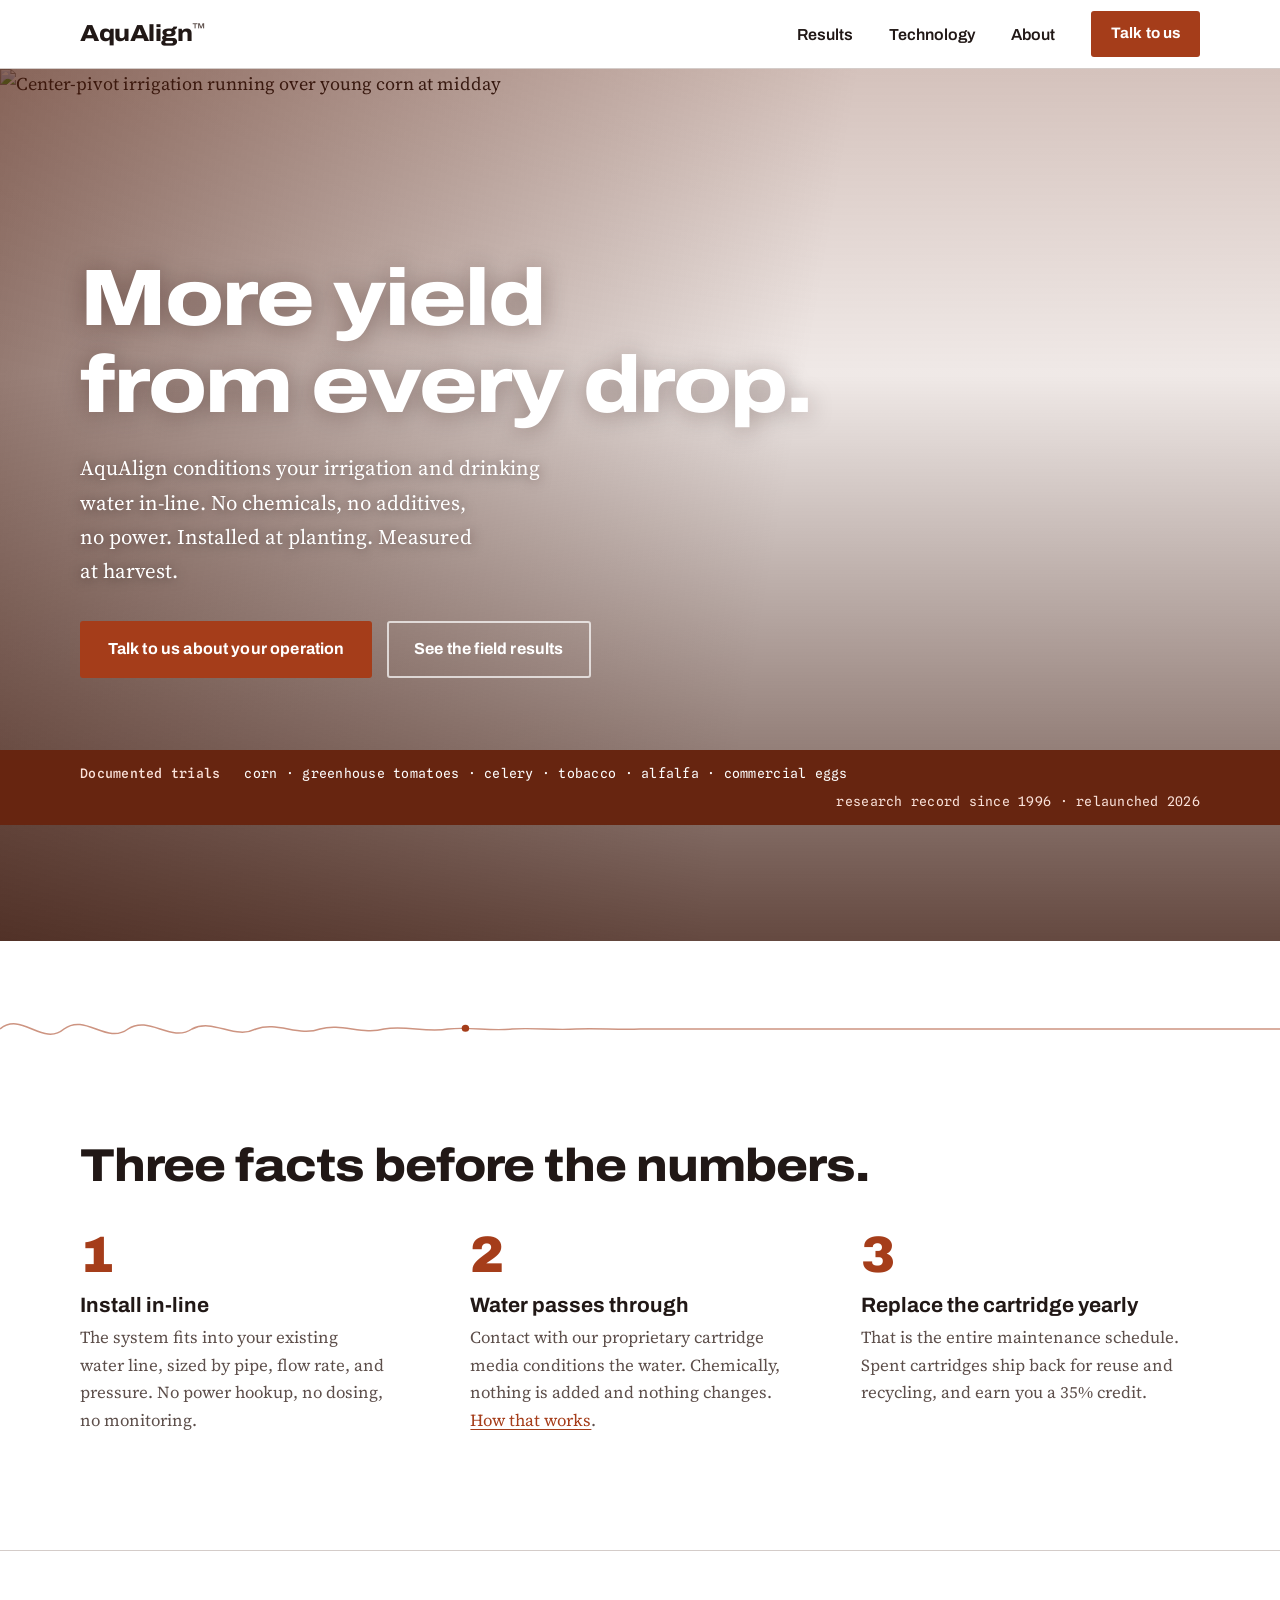
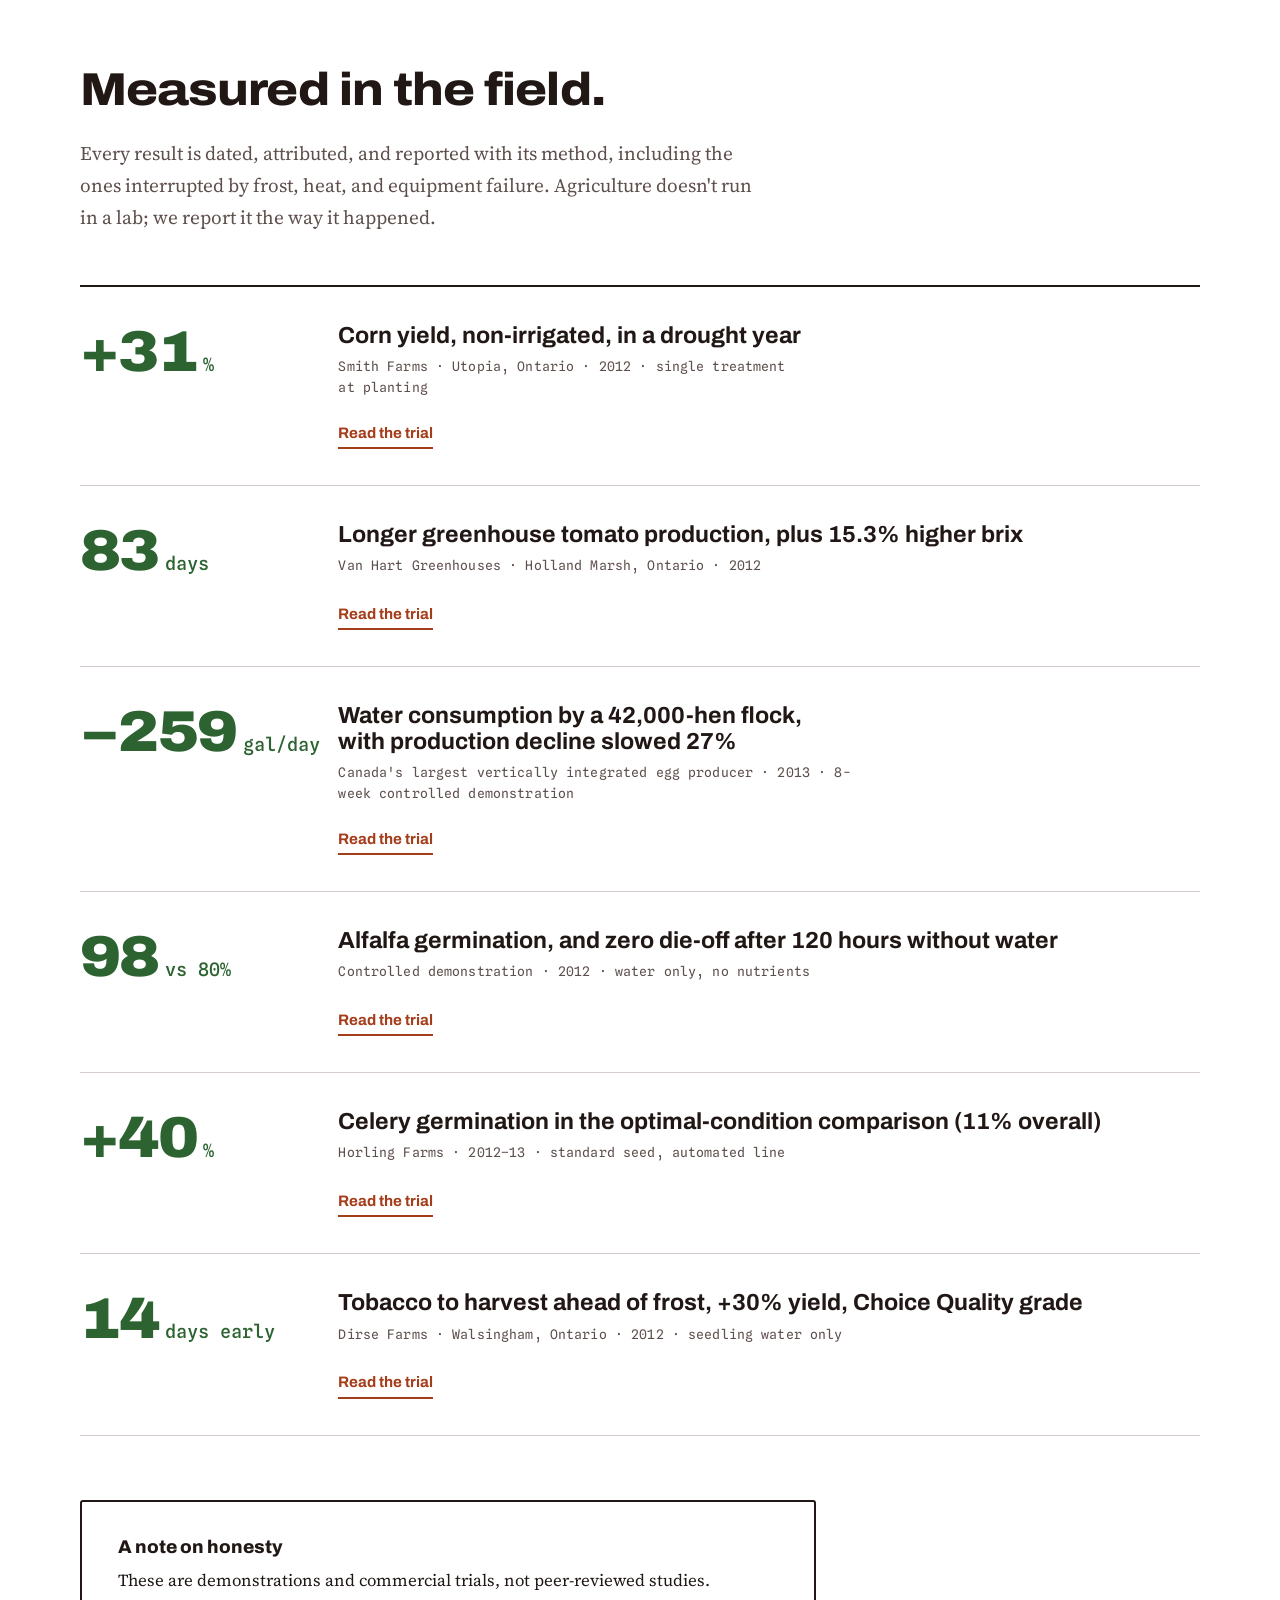
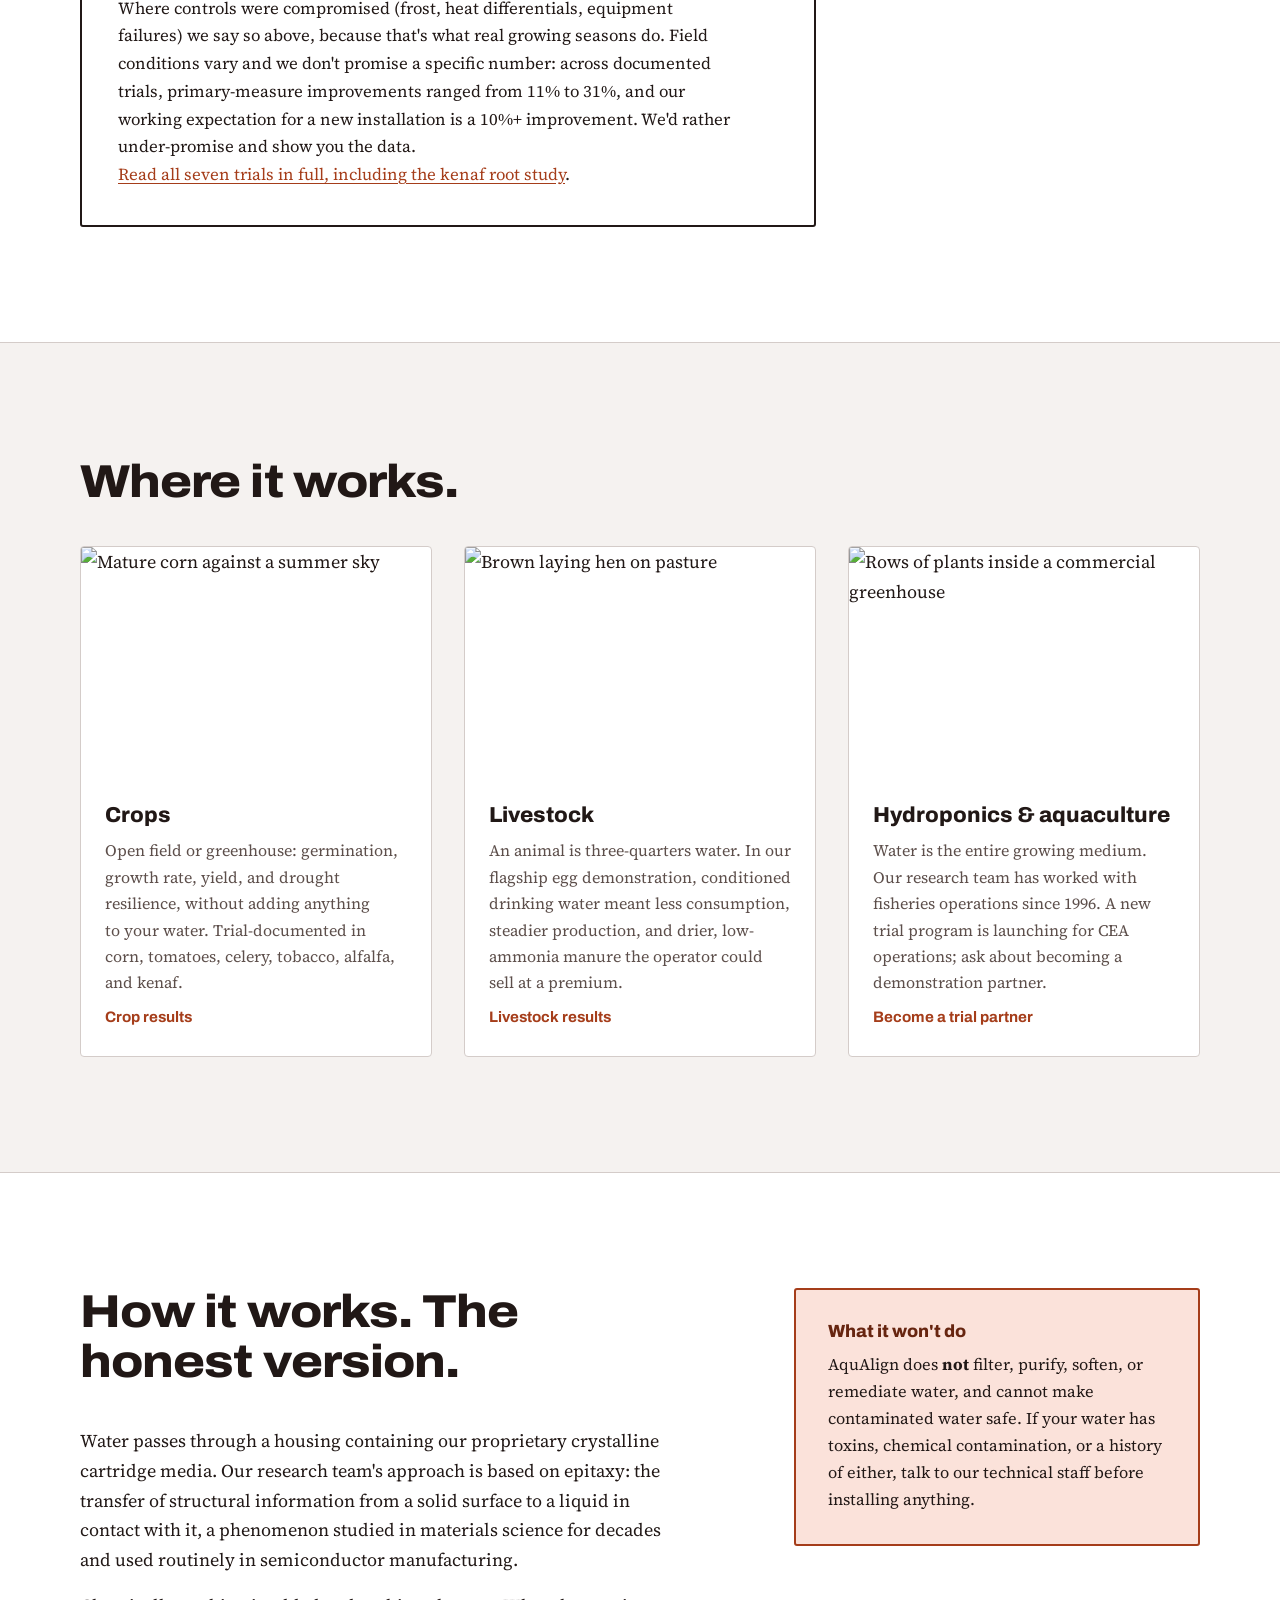
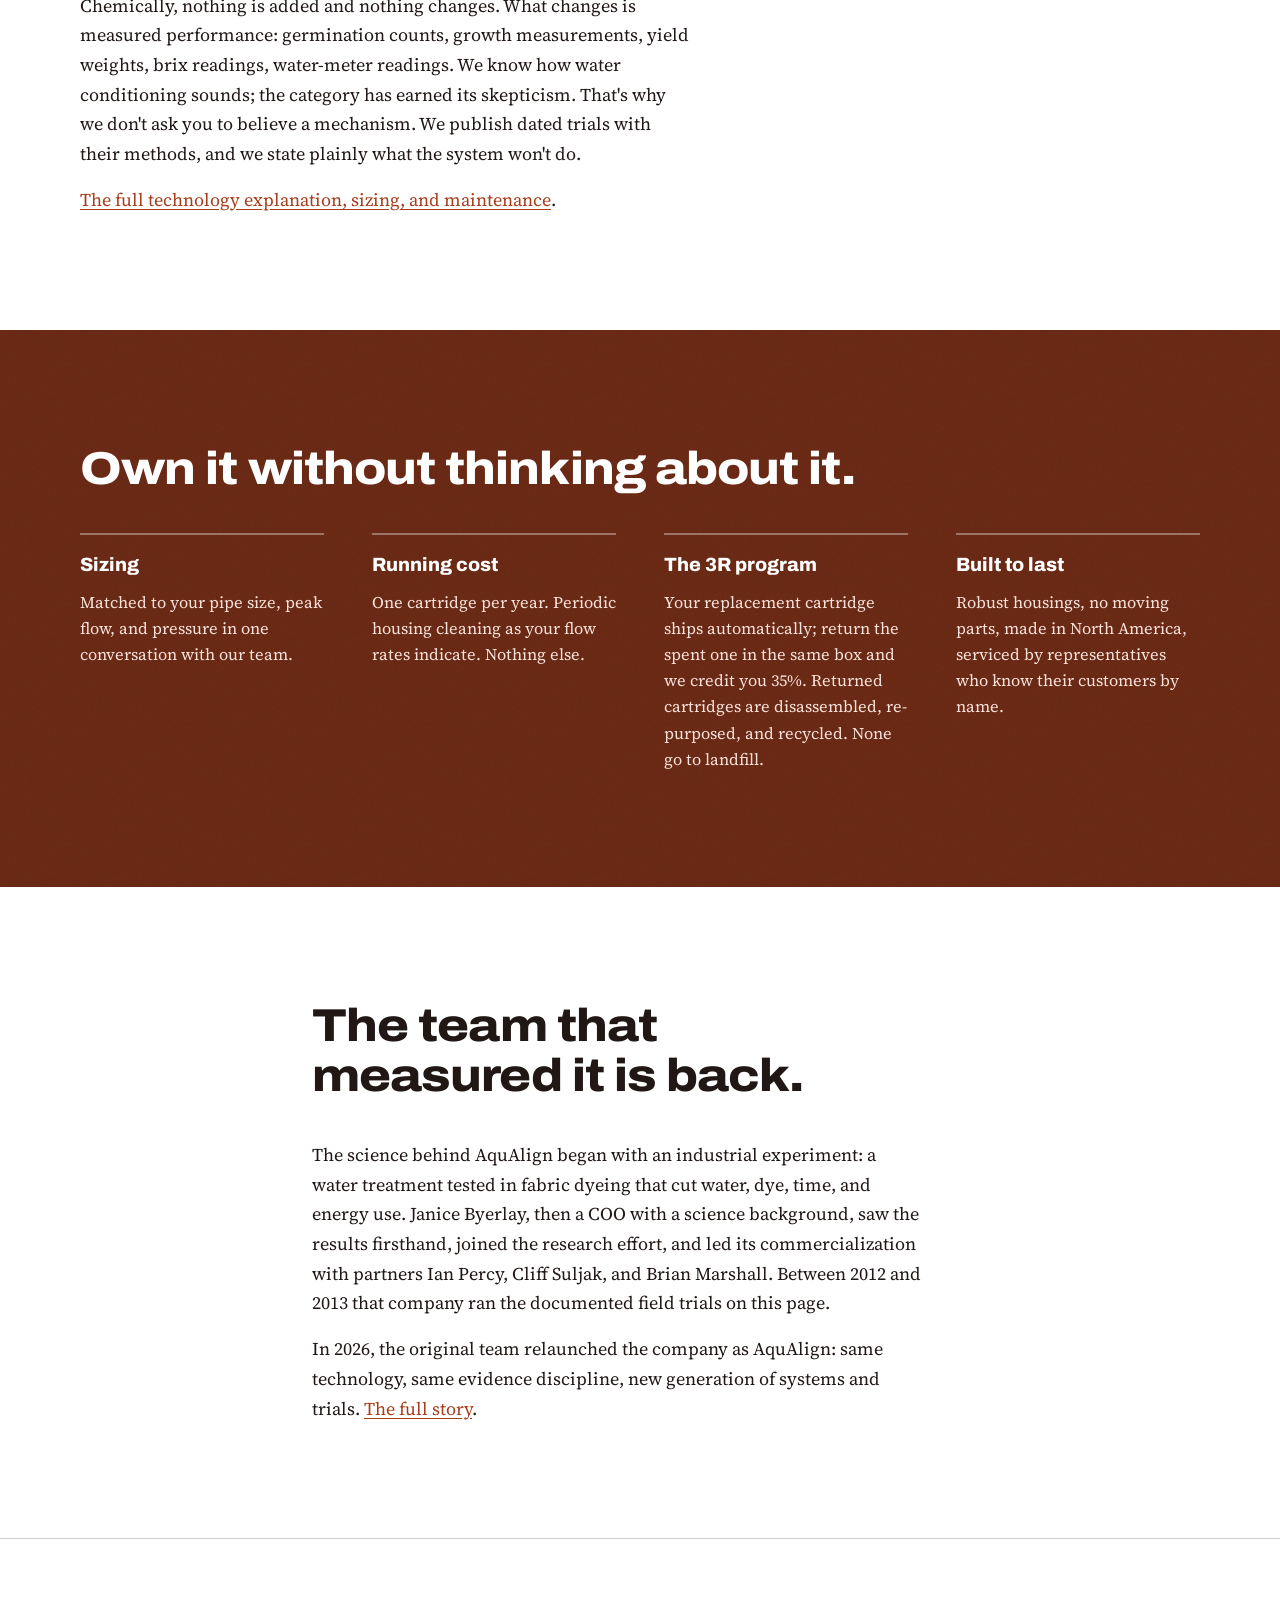
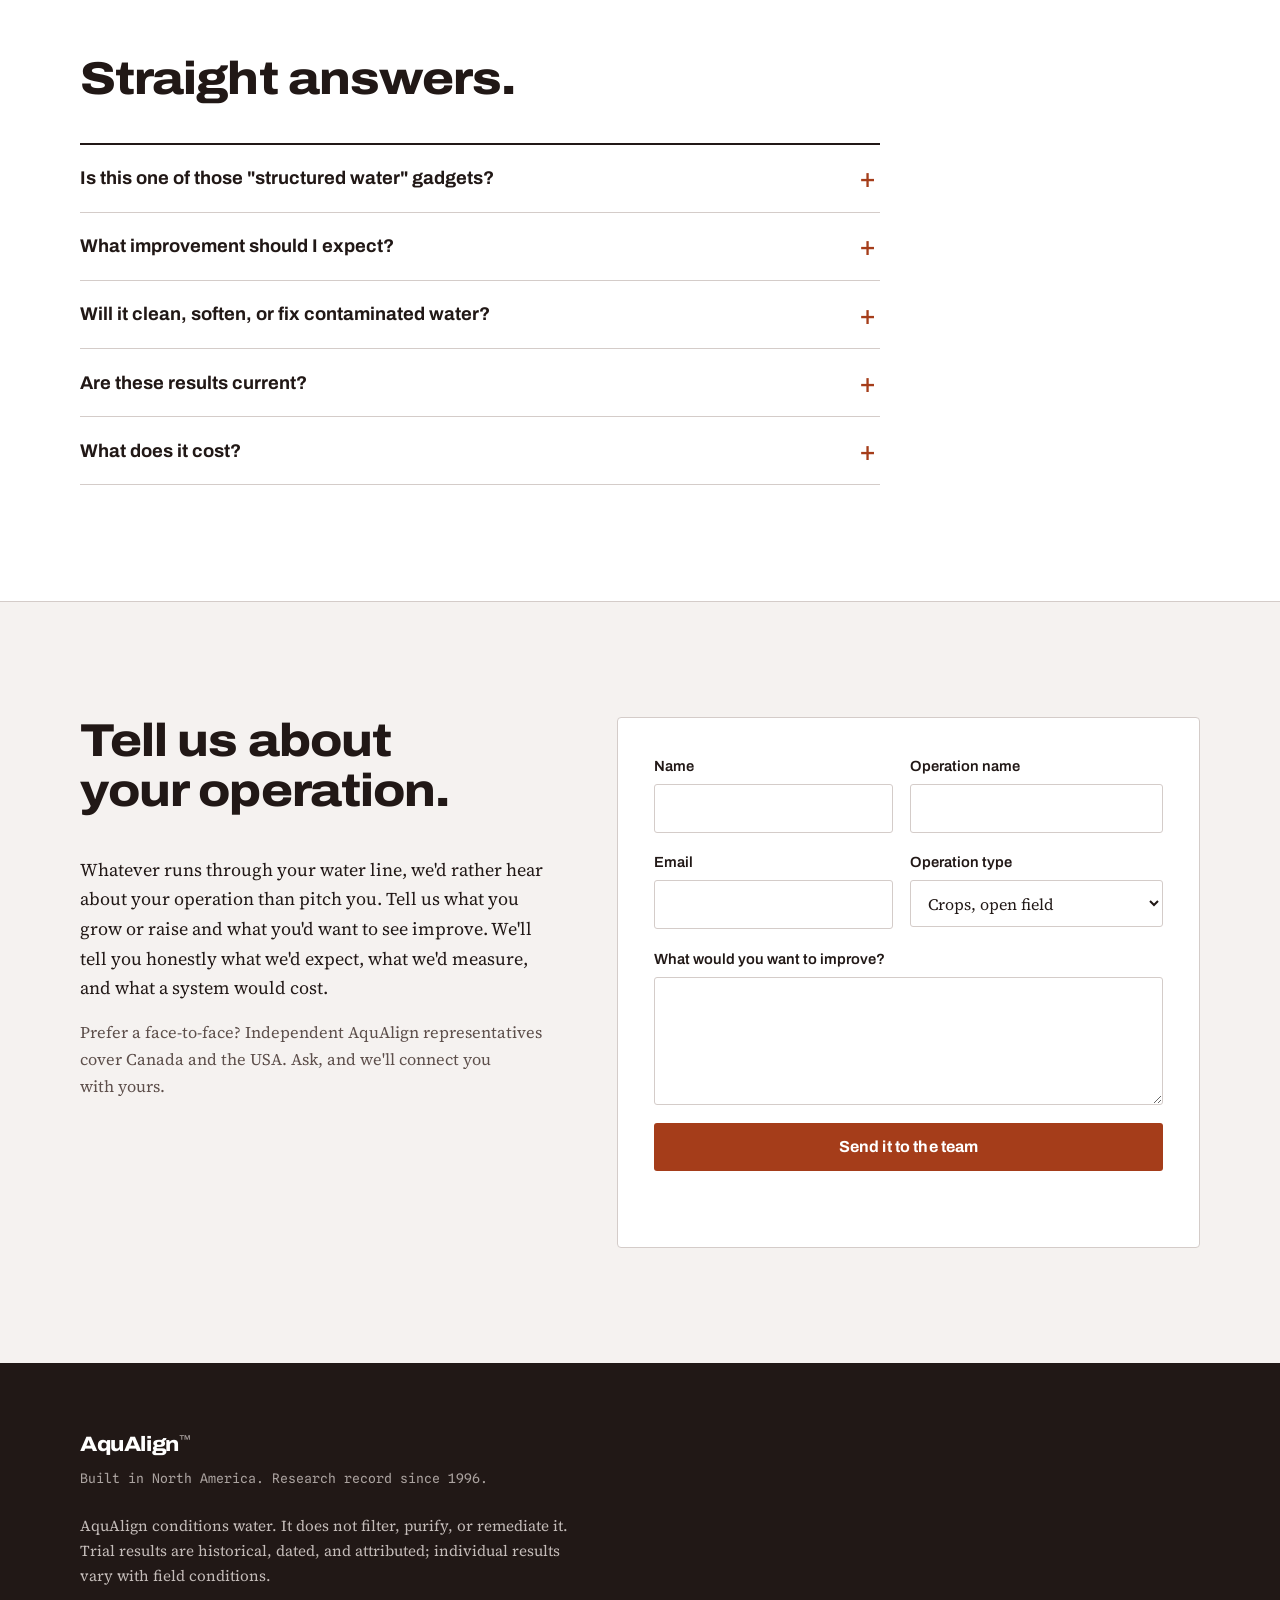
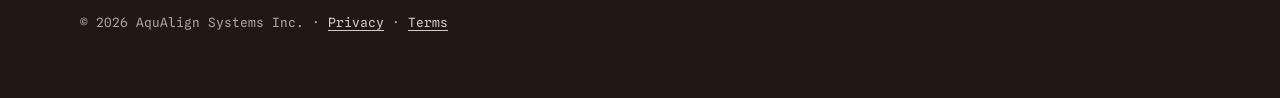
==== commit 62c689f6: "Premium layer: signature divider, figure tally, texture, micro-interactions - Raw-to-aligned animate" ====
--- a/index.html
+++ b/index.html
@@ -9,6 +9,14 @@
 <link rel="preconnect" href="https://fonts.gstatic.com" crossorigin>
 <link href="https://fonts.googleapis.com/css2?family=Archivo:wdth,wght@62..125,400..900&family=Source+Serif+4:ital,opsz,wght@0,8..60,400..700;1,8..60,400..700&family=Spline+Sans+Mono:wght@400;500&display=swap" rel="stylesheet">
 <link rel="stylesheet" href="styles.css">
+<link rel="icon" href="data:image/svg+xml,%3Csvg xmlns='http://www.w3.org/2000/svg' viewBox='0 0 64 64'%3E%3Crect width='64' height='64' rx='12' fill='%23a3502e'/%3E%3Ctext x='32' y='46' font-family='Arial,Helvetica,sans-serif' font-size='38' font-weight='800' text-anchor='middle' fill='white'%3EA%3C/text%3E%3C/svg%3E">
+<meta property="og:type" content="website">
+<meta property="og:site_name" content="AquAlign">
+<meta property="og:title" content="AquAlign — More yield from every drop">
+<meta property="og:description" content="AquAlign conditions irrigation and drinking water in-line. No chemicals, no additives, no power. Documented field results from corn to commercial eggs.">
+<meta property="og:url" content="https://danknowsaguy-web.github.io/aqualign-site/">
+<meta property="og:image" content="https://images.unsplash.com/photo-1692369584496-3216a88f94c1?auto=format&fit=crop&w=1200&q=75">
+<meta name="twitter:card" content="summary_large_image">
 </head>
 <body>
 <a class="skip-link" href="#main">Skip to content</a>
@@ -53,6 +61,14 @@
       </div>
     </div>
   </section>
+
+  <!-- Signature: raw water settling into alignment -->
+  <div class="align-divider" aria-hidden="true">
+    <svg viewBox="0 0 1200 48" preserveAspectRatio="none" xmlns="http://www.w3.org/2000/svg">
+      <path id="alignPath" d="M0,24 C20,6 40,42 60,24 C80,8 100,40 120,24 C140,10 160,38 180,24 C200,13 220,35 240,24 C260,16 280,32 300,24 C320,18 340,30 360,24 C380,20 400,28 420,24 C440,21.5 460,26.5 480,24 C500,22.5 520,25.5 540,24 C560,23 580,25 600,24 L1200,24"/>
+      <circle class="drop" r="3.5"><animateMotion dur="8s" repeatCount="indefinite"><mpath href="#alignPath"/></animateMotion></circle>
+    </svg>
+  </div>
 
   <!-- ============ HOW IT WORKS ============ -->
   <section class="how" id="how">
--- a/styles.css
+++ b/styles.css
@@ -449,6 +449,61 @@
 .contact-page { border-top: 0; }
 .contact-sub { font-family: var(--font-display); font-weight: 800; font-size: 1.15rem; margin-top: 1.75rem; margin-bottom: 0.4rem; }
 
+/* ---------- Premium layer ---------- */
+::selection { background: var(--clay-pale); color: var(--clay-deep); }
+
+.fig, .trial-src, .data-table td, .spec-list, .page-meta { font-variant-numeric: tabular-nums; }
+
+/* Signature divider: raw water settling into alignment */
+.align-divider { overflow: hidden; line-height: 0; margin-top: clamp(2.5rem, 5vw, 4rem); }
+.align-divider svg { width: 100%; height: 48px; display: block; }
+.align-divider path { stroke: var(--clay); stroke-width: 1.5; fill: none; opacity: 0.55; }
+.align-divider .drop { fill: var(--clay); }
+@media (prefers-reduced-motion: reduce) { .align-divider .drop { display: none; } }
+
+/* Paper grain on drenched surfaces */
+.own, .page-cta { position: relative; isolation: isolate; }
+.own::before, .page-cta::before {
+  content: ""; position: absolute; inset: 0; z-index: -1; border-radius: inherit;
+  background-image: url("data:image/svg+xml,%3Csvg xmlns='http://www.w3.org/2000/svg' width='240' height='240'%3E%3Cfilter id='n'%3E%3CfeTurbulence type='fractalNoise' baseFrequency='0.85' numOctaves='2' stitchTiles='stitch'/%3E%3C/filter%3E%3Crect width='240' height='240' filter='url(%23n)'/%3E%3C/svg%3E");
+  opacity: 0.06;
+  pointer-events: none;
+}
+.own::before { z-index: 0; }
+.own .wrap { position: relative; z-index: 1; }
+
+/* Hero image slow settle */
+.js .hero-img { transform: scale(1.06); animation: heroSettle 9s var(--ease) forwards; }
+@keyframes heroSettle { to { transform: scale(1); } }
+
+/* Header shadow once scrolled */
+.site-head { transition: box-shadow 0.3s var(--ease); }
+.site-head.scrolled { box-shadow: 0 6px 24px oklch(0.3 0.03 38 / 0.09); }
+
+/* Ledger row hover: the figure sharpens */
+.trial-row .fig, .case-head .fig { transition: color 0.3s var(--ease); }
+.trial:hover .fig, .case:hover .fig { color: oklch(0.38 0.11 145); }
+.trial { transition: background-color 0.35s var(--ease); }
+.trial:hover { background-color: color-mix(in oklch, var(--surface) 55%, transparent); }
+
+/* App card image zoom */
+.app img { transition: transform 0.6s var(--ease); }
+.app:hover img { transform: scale(1.04); }
+
+/* Buttons: lift with weight */
+.btn:hover { transform: translateY(-2px); box-shadow: 0 8px 20px oklch(0.4 0.09 38 / 0.22); }
+.btn:active { transform: translateY(1px); box-shadow: none; }
+
+/* Form success checkmark */
+.form-note svg { width: 1.15em; height: 1.15em; vertical-align: -0.2em; margin-right: 0.4em; }
+.form-note svg path {
+  stroke: var(--crop); stroke-width: 2.5; fill: none;
+  stroke-linecap: round; stroke-linejoin: round;
+  stroke-dasharray: 24; stroke-dashoffset: 24;
+  animation: checkDraw 0.5s var(--ease) 0.1s forwards;
+}
+@keyframes checkDraw { to { stroke-dashoffset: 0; } }
+
 /* ---------- Reveal motion ---------- */
 .js .reveal { opacity: 1; transform: none; }
 .js .reveal.pre { opacity: 0; transform: translateY(22px); }
@@ -474,6 +529,11 @@
   .js .reveal.pre { opacity: 1; transform: none; }
   .js .reveal.in { transition: none; }
   details[open] .trial-body, details[open] .qa-body { animation: none; }
+  .js .hero-img { animation: none; transform: none; }
+  .form-note svg path { animation: none; stroke-dashoffset: 0; }
+  .trial:hover .fig, .case:hover .fig { transition: none; }
+  .app img, .btn { transition: none; }
+  .btn:hover { transform: none; box-shadow: none; }
   .btn, .app { transition: none; }
 }
 
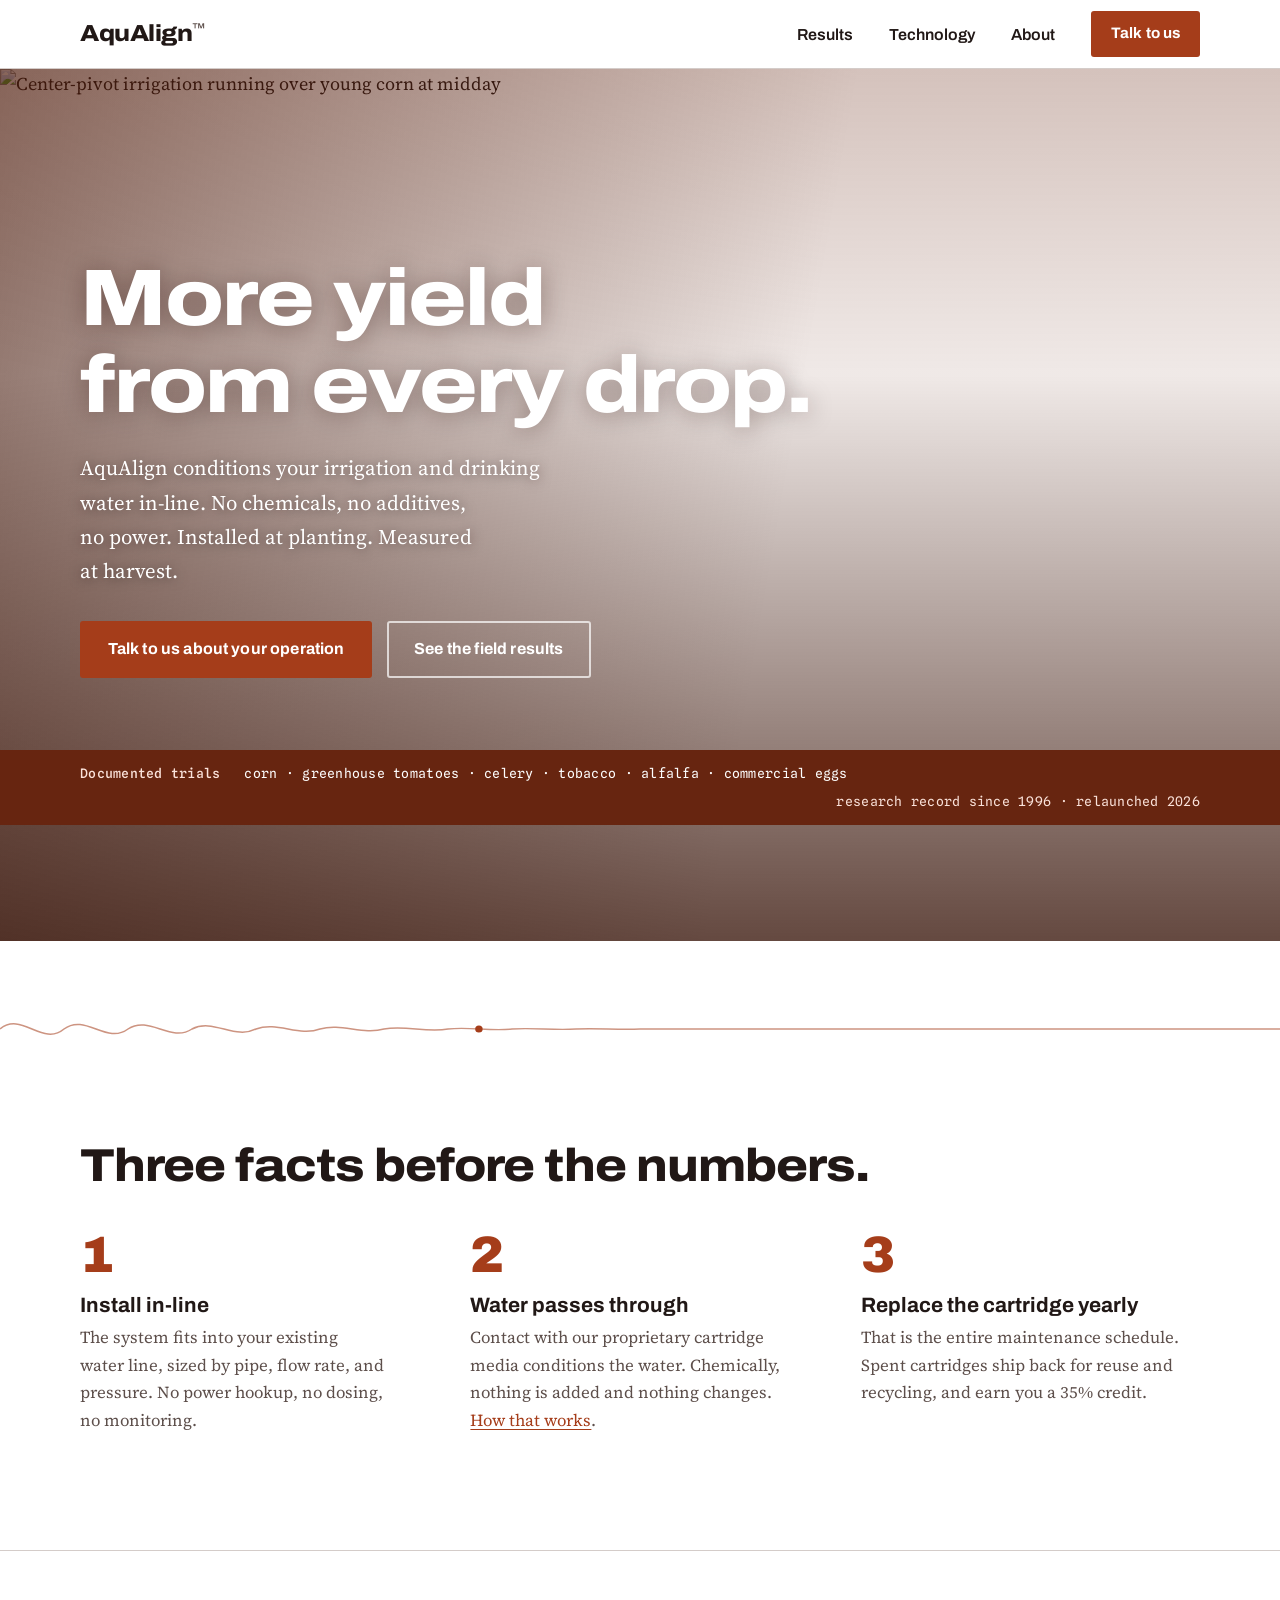
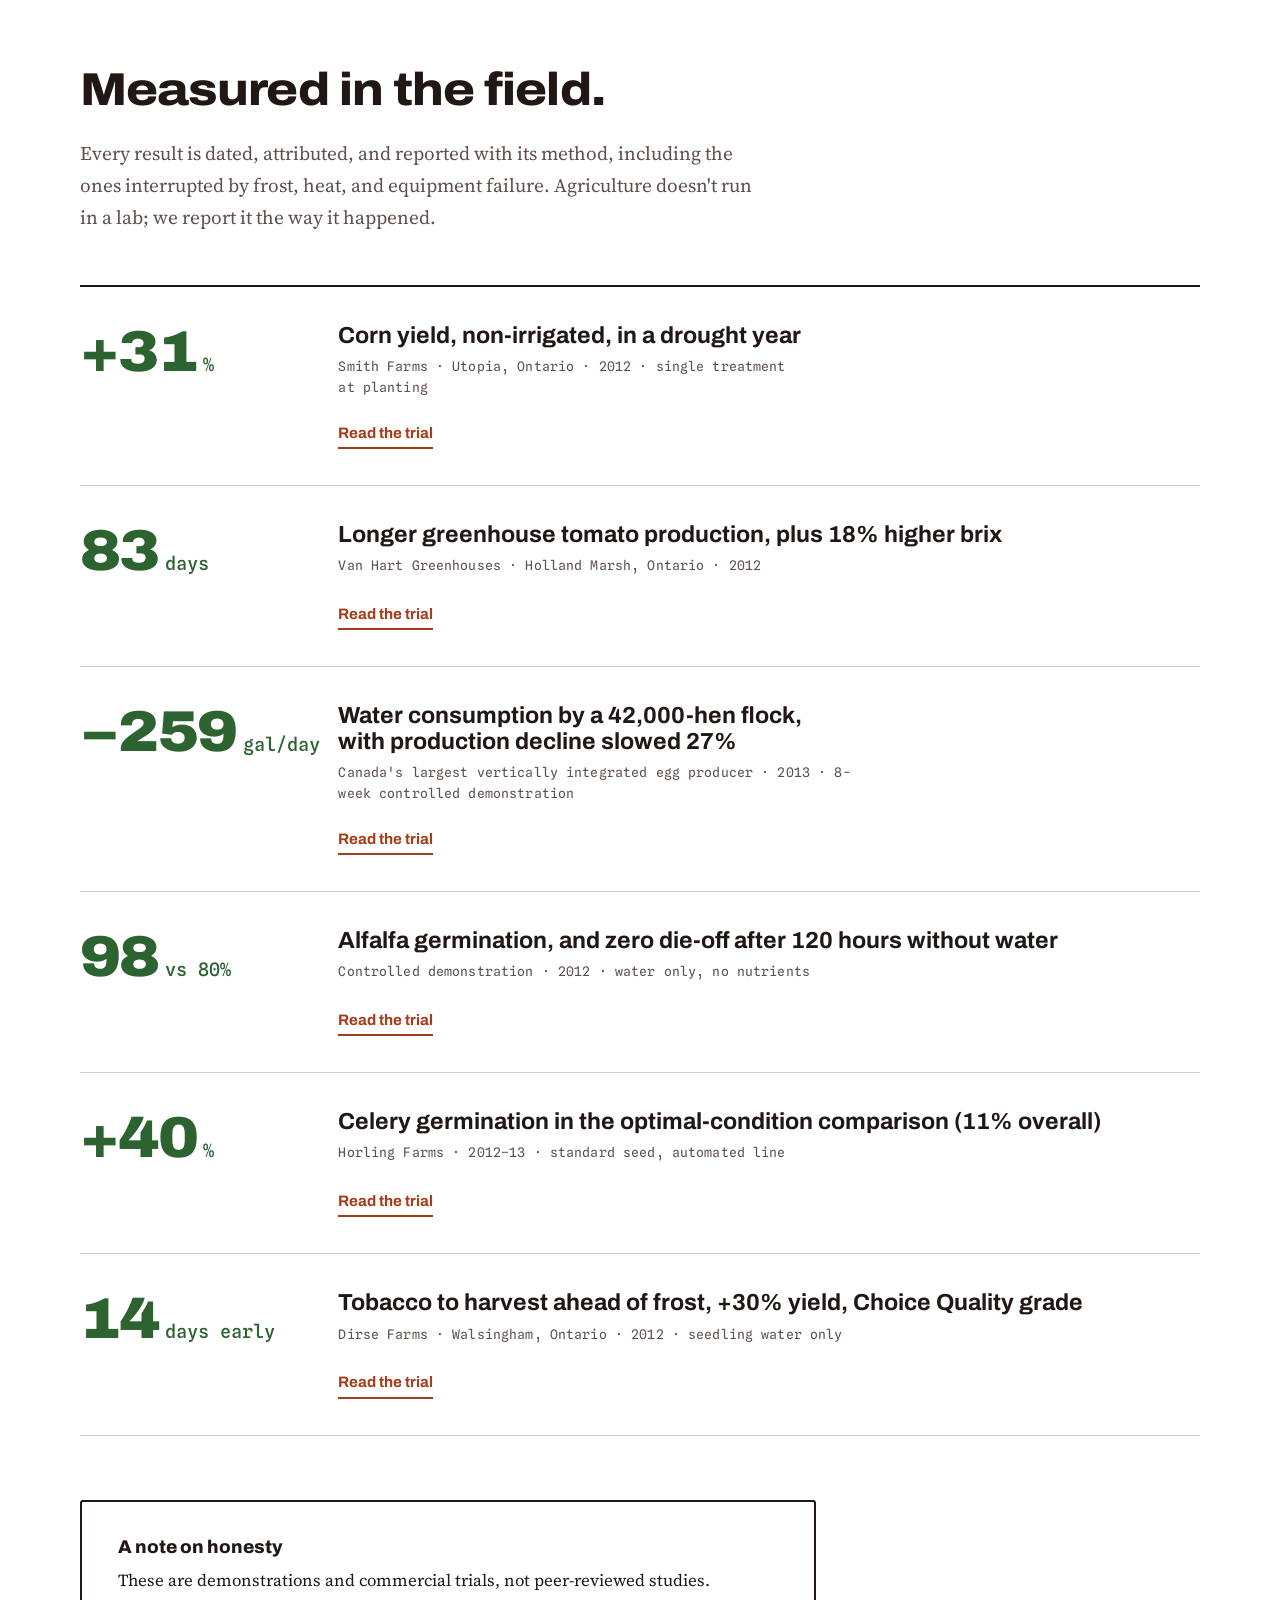
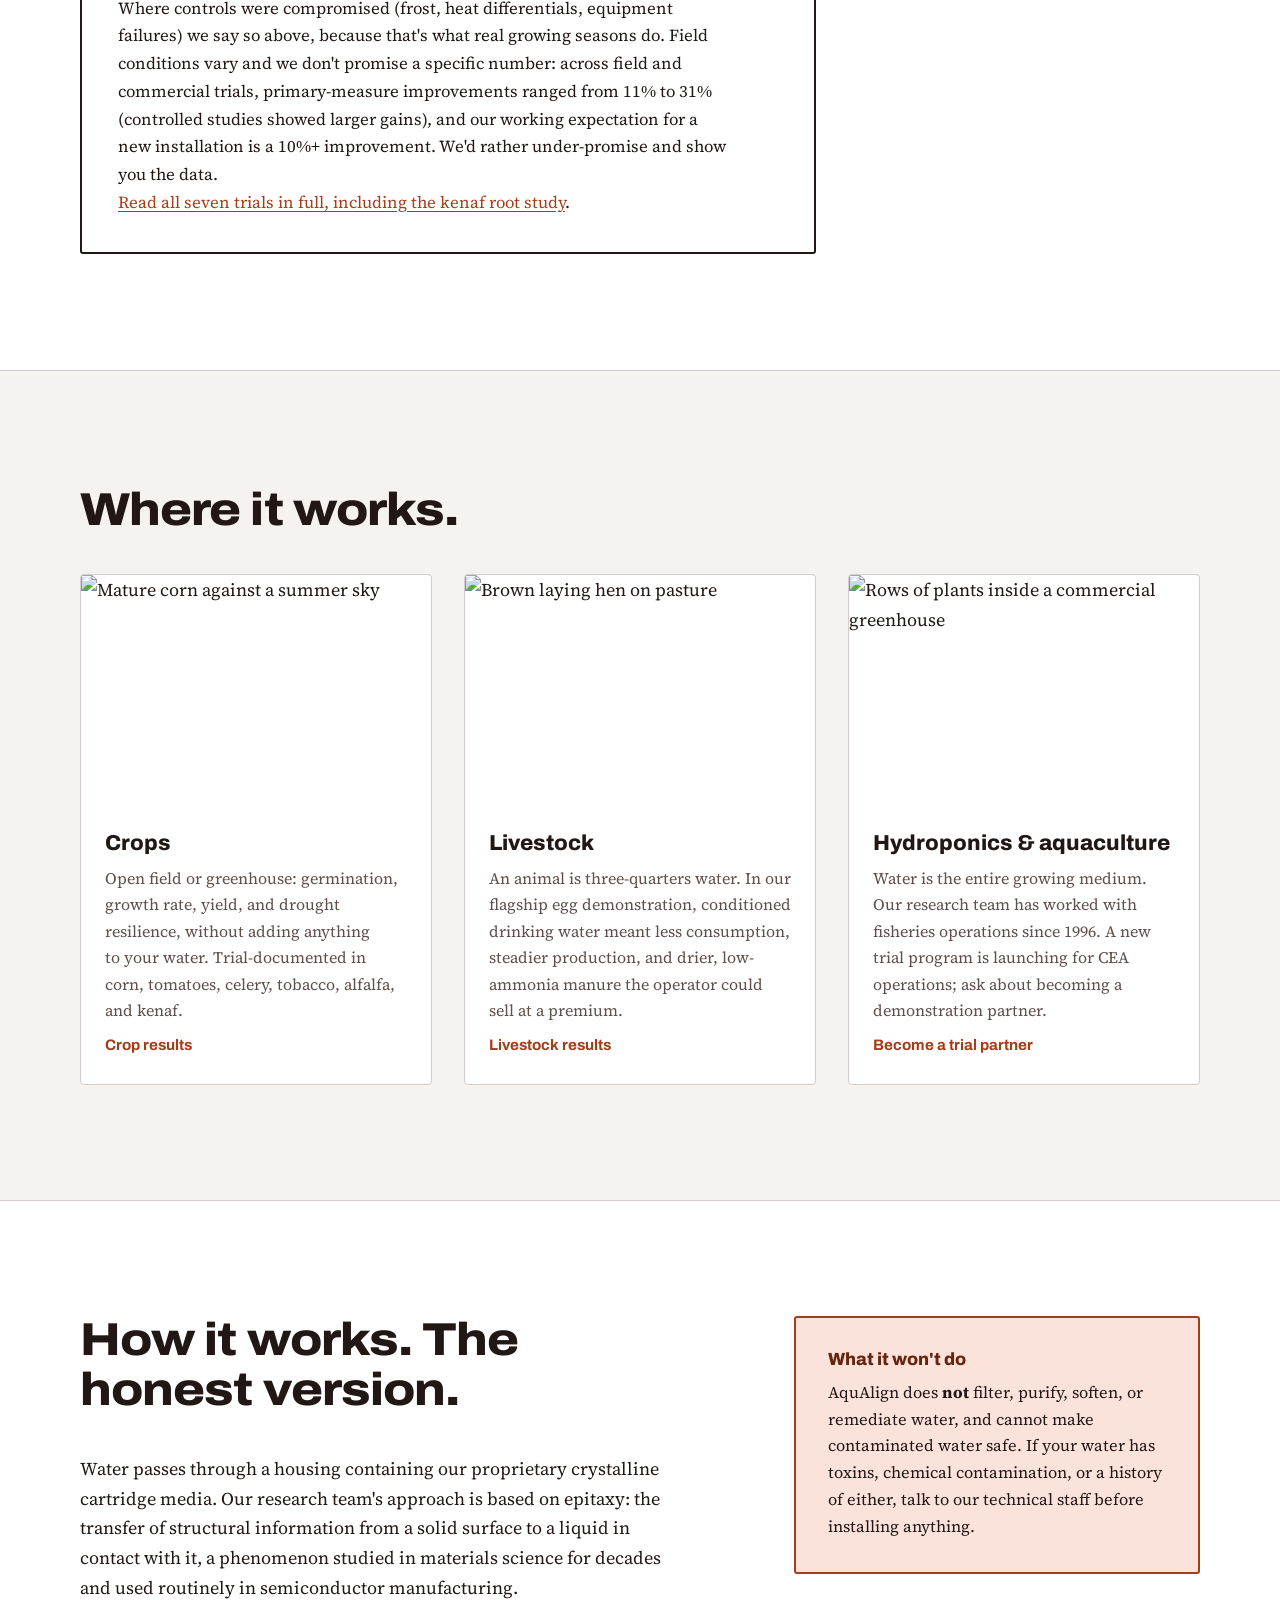
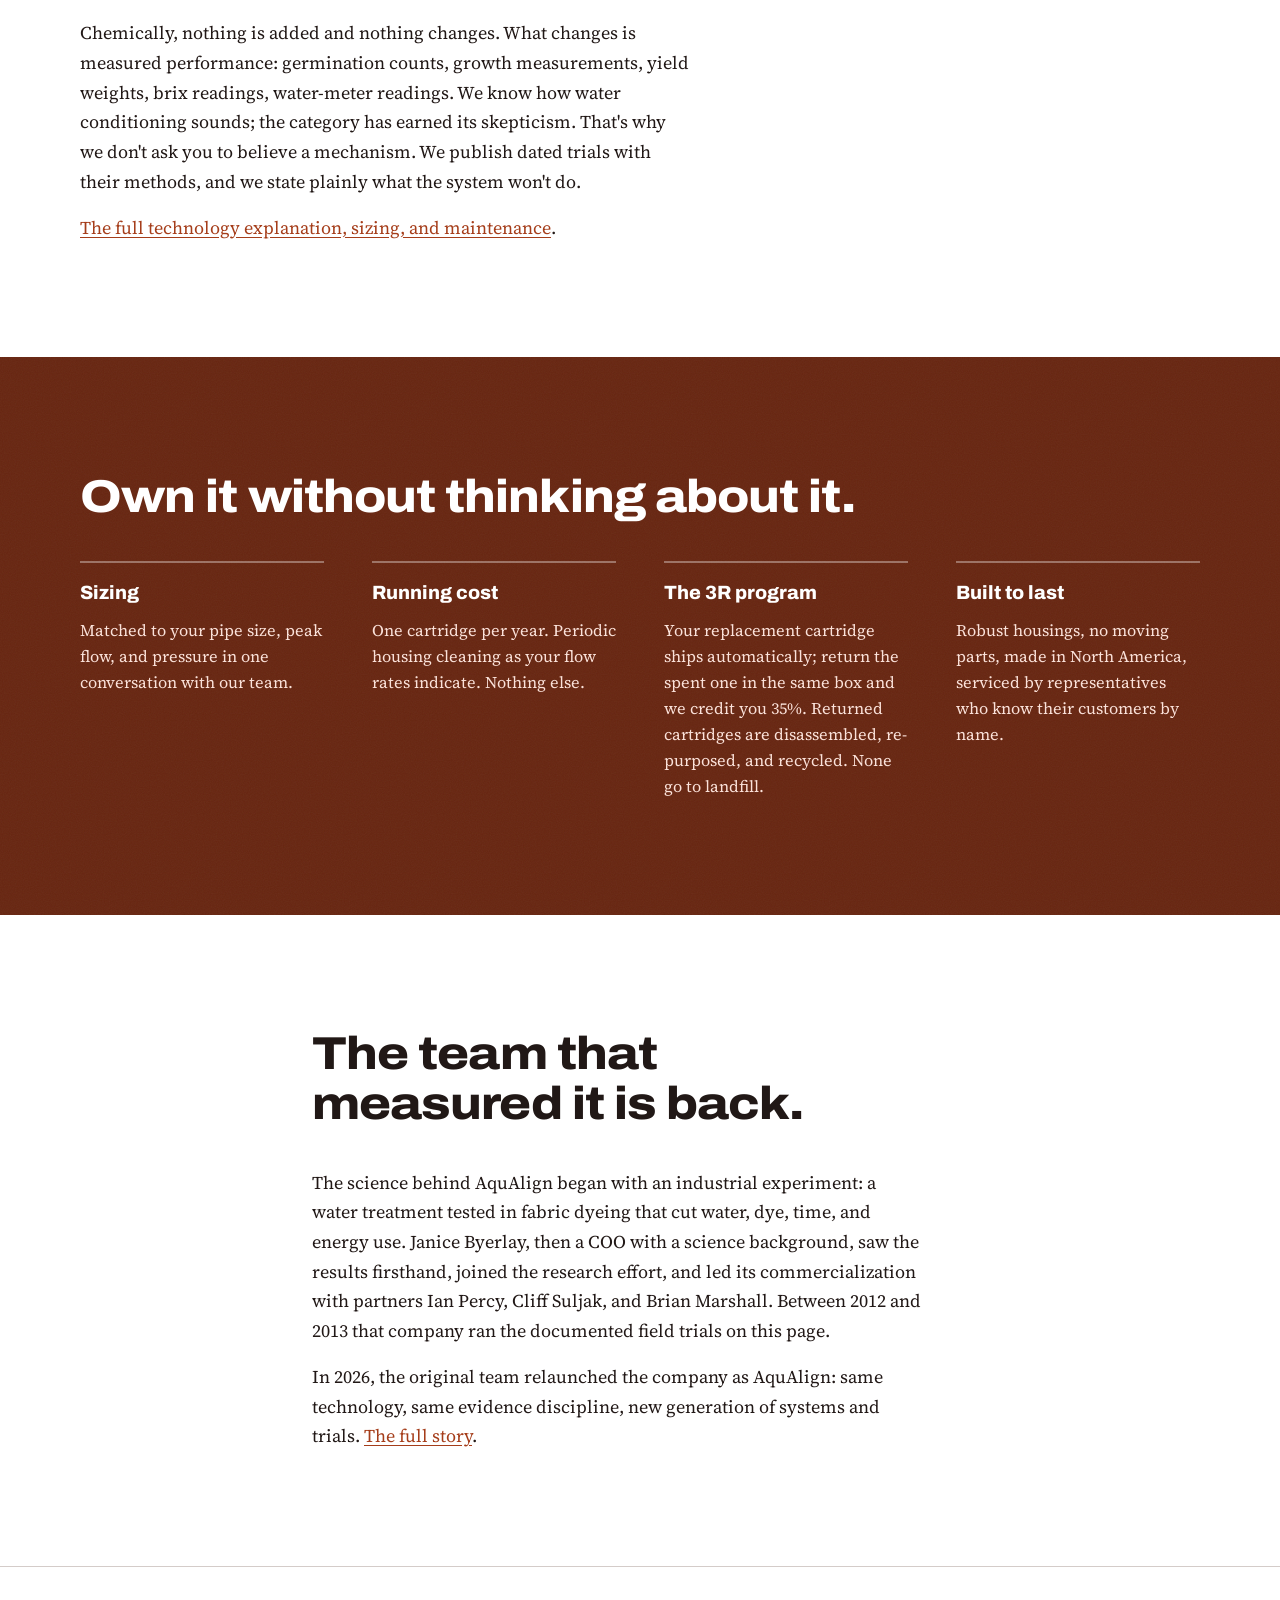
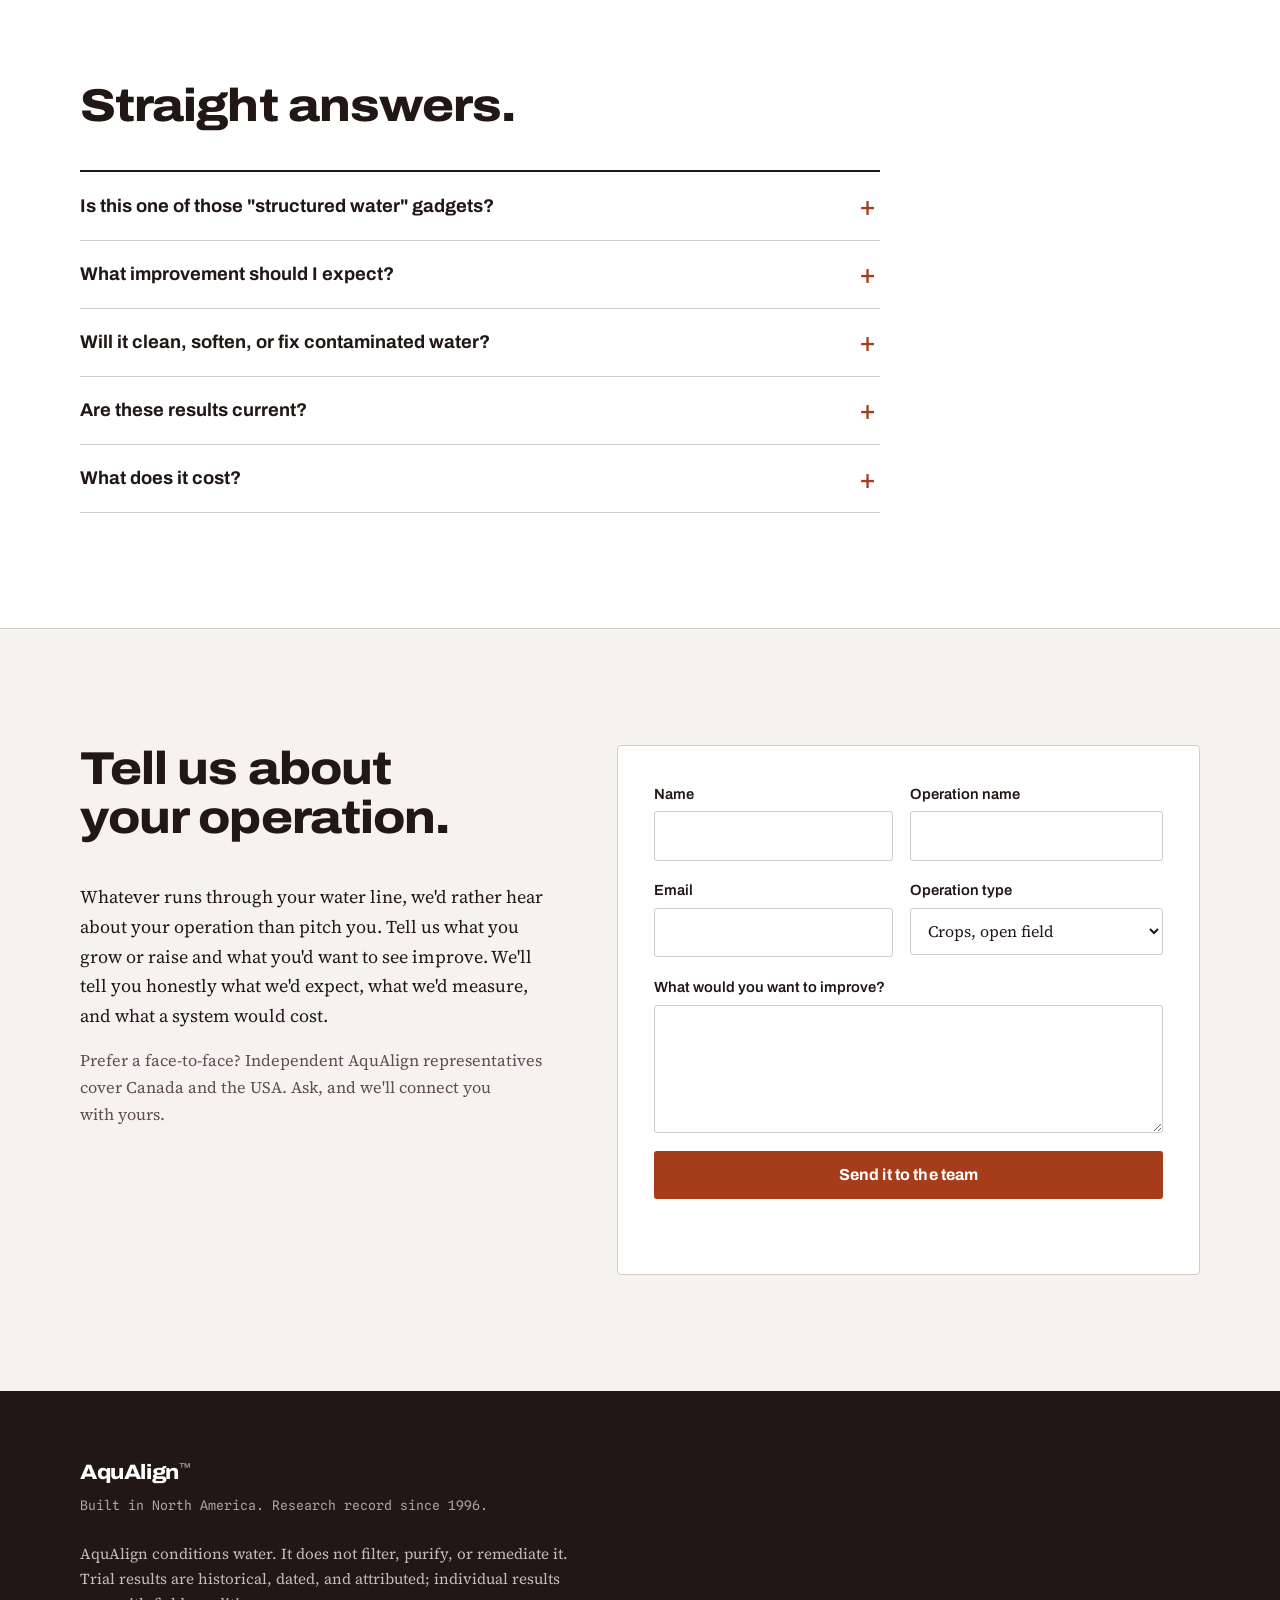
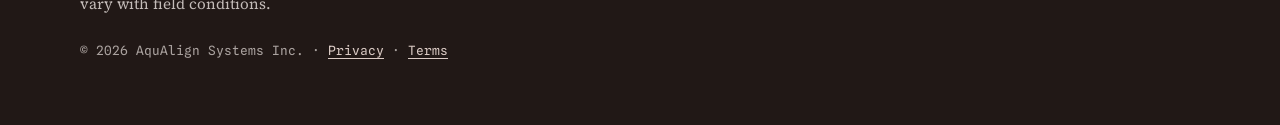
==== commit 69c8e0fb: "Wire contact form to Formspree and correct trial percentages - Contact form now posts to Formspree (" ====
--- a/index.html
+++ b/index.html
@@ -128,14 +128,14 @@
           <div class="trial-row">
             <p class="trial-fig"><span class="fig">83<span class="unit">days</span></span></p>
             <div class="trial-what">
-              <h3>Longer greenhouse tomato production, plus 15.3% higher brix</h3>
+              <h3>Longer greenhouse tomato production, plus 18% higher brix</h3>
               <p class="trial-src">Van Hart Greenhouses · Holland Marsh, Ontario · 2012</p>
             </div>
             <details class="trial-more">
               <summary><span class="sum-open">Read the trial</span><span class="sum-close">Close</span></summary>
               <div class="trial-body">
                 <p>Certified organic since the 1980s, Van Hart Greenhouses runs a high-intensity computerized nutrient irrigation system that produces some of the highest per-plant yields recorded, at the cost of exhausting plants by mid-season. One greenhouse's irrigation manifold received AquAlign; a second house with the same varietal served as control.</p>
-                <p>The control planting was exhausted and removed on schedule, July 16, after 38 days of production. The AquAlign house kept producing fruit and flowers until the second hard frost forced removal on October 8: 121 days. One treated planting out-produced two control plantings. Brix averaged 7.68 versus 6.5, sweeter and denser fruit.</p>
+                <p>The control planting was exhausted and removed on schedule, July 16, after 38 days of production. The AquAlign house kept producing fruit and flowers until the second hard frost forced removal on October 8: 121 days. One treated planting out-produced two control plantings. Brix averaged 7.68 versus 6.5 (18% higher): sweeter, denser fruit.</p>
                 <p class="trial-after">Afterward: Van Hart extended AquAlign to all greenhouses the next season and diverted conditioned water to field crops with similar gains.</p>
               </div>
             </details>
@@ -230,7 +230,7 @@
 
       <aside class="honesty reveal">
         <h3>A note on honesty</h3>
-        <p>These are demonstrations and commercial trials, not peer-reviewed studies. Where controls were compromised (frost, heat differentials, equipment failures) we say so above, because that's what real growing seasons do. Field conditions vary and we don't promise a specific number: across documented trials, primary-measure improvements ranged from 11% to 31%, and our working expectation for a new installation is a 10%+ improvement. We'd rather under-promise and show you the data.</p>
+        <p>These are demonstrations and commercial trials, not peer-reviewed studies. Where controls were compromised (frost, heat differentials, equipment failures) we say so above, because that's what real growing seasons do. Field conditions vary and we don't promise a specific number: across field and commercial trials, primary-measure improvements ranged from 11% to 31% (controlled studies showed larger gains), and our working expectation for a new installation is a 10%+ improvement. We'd rather under-promise and show you the data.</p>
         <p class="honesty-link"><a href="results.html">Read all seven trials in full, including the kenaf root study</a>.</p>
       </aside>
     </div>
@@ -318,7 +318,7 @@
         </details>
         <details class="qa">
           <summary>What improvement should I expect?</summary>
-          <div class="qa-body"><p>We won't promise a number; conditions vary. Documented trials showed 11% to 31% improvement on the primary measure, and our working expectation is a 10%+ improvement when major uncontrolled variables cooperate.</p></div>
+          <div class="qa-body"><p>We won't promise a number; conditions vary. Field and commercial trials showed 11% to 31% improvement on the primary measure, and our working expectation is a 10%+ improvement when major uncontrolled variables cooperate.</p></div>
         </details>
         <details class="qa">
           <summary>Will it clean, soften, or fix contaminated water?</summary>
